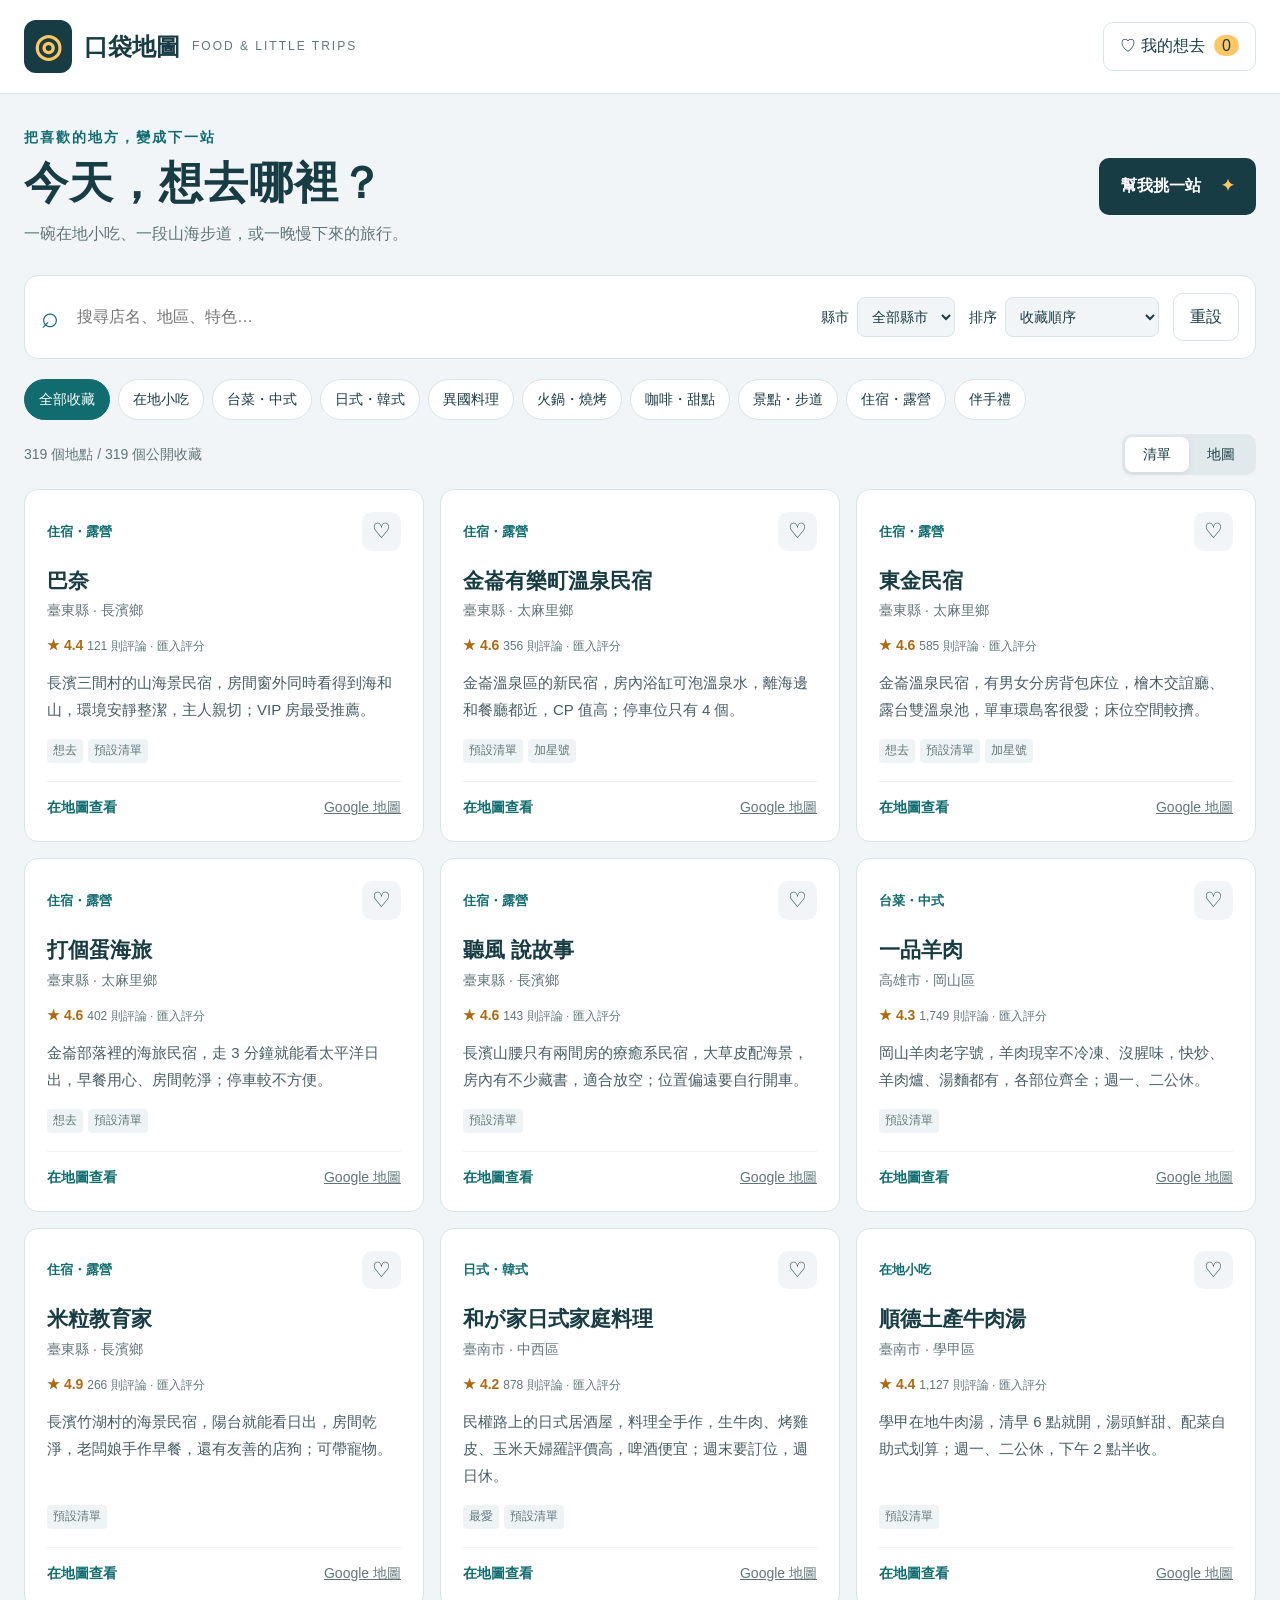
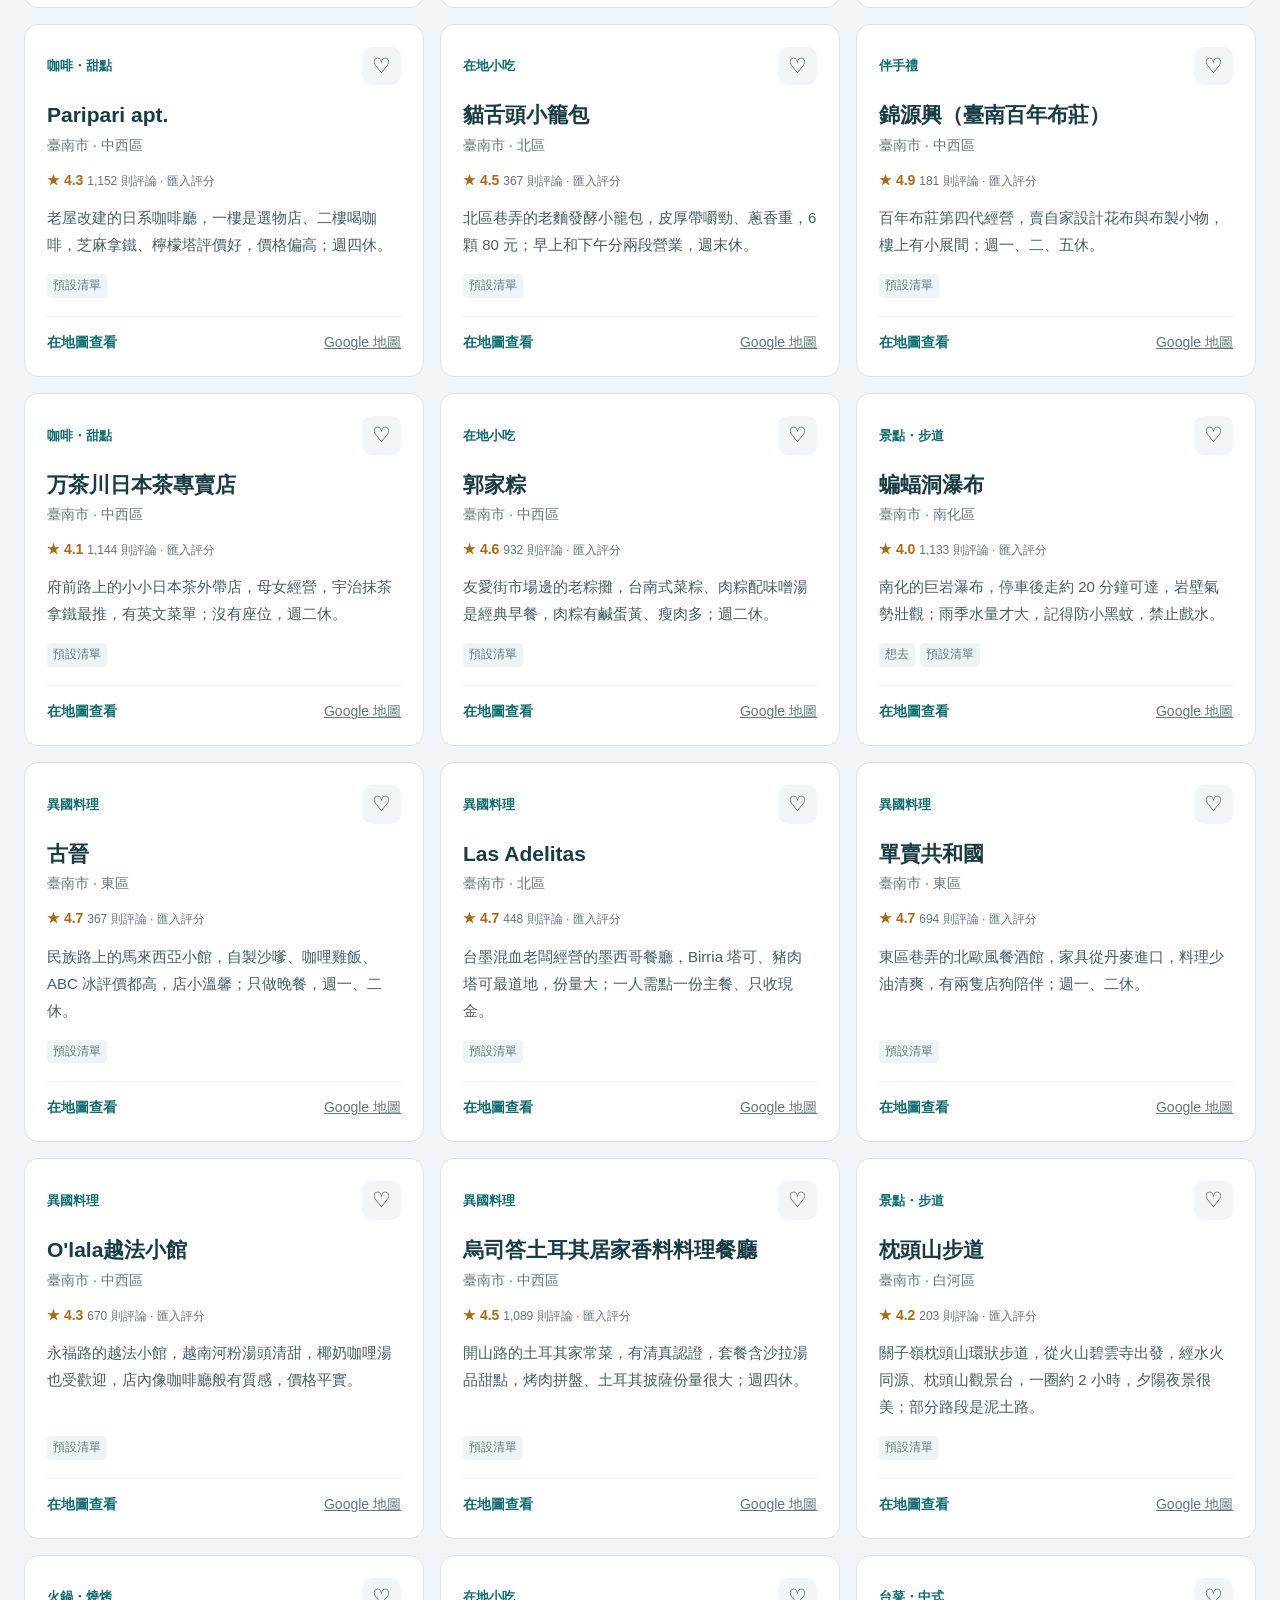
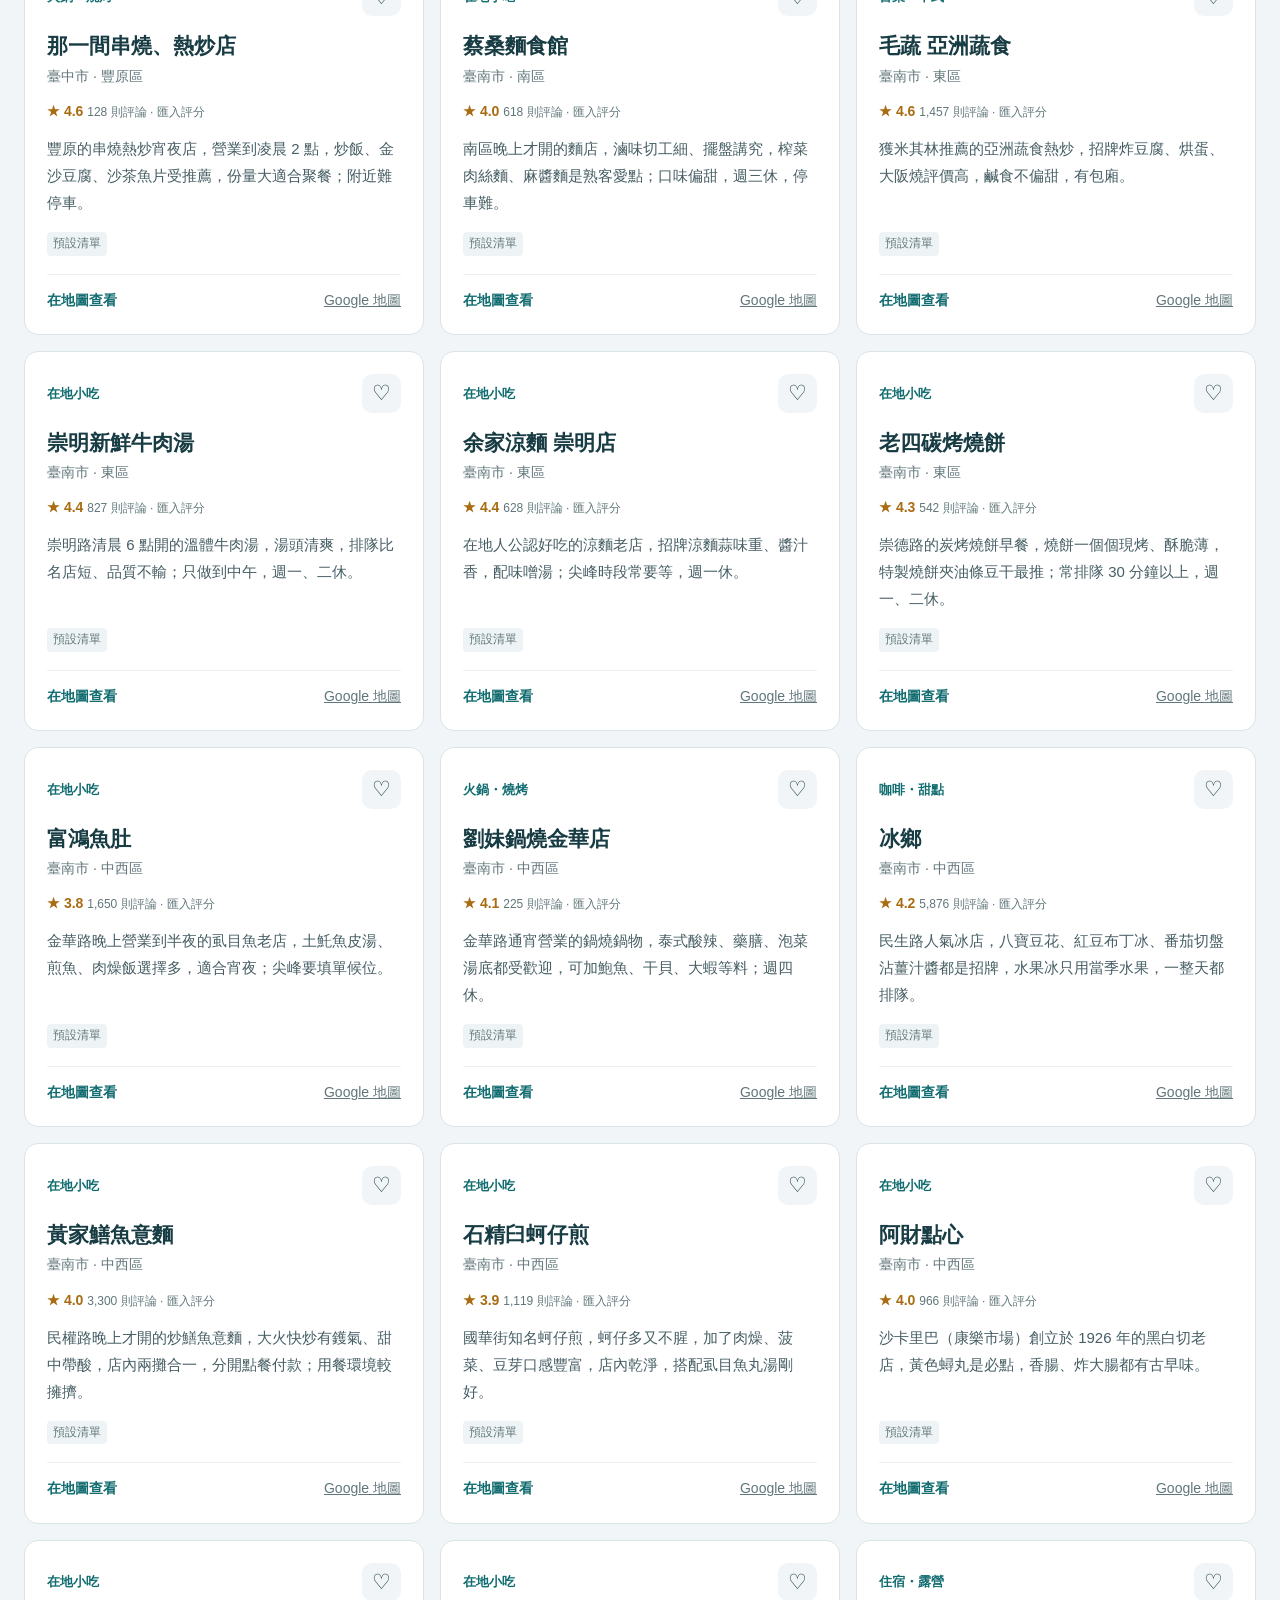
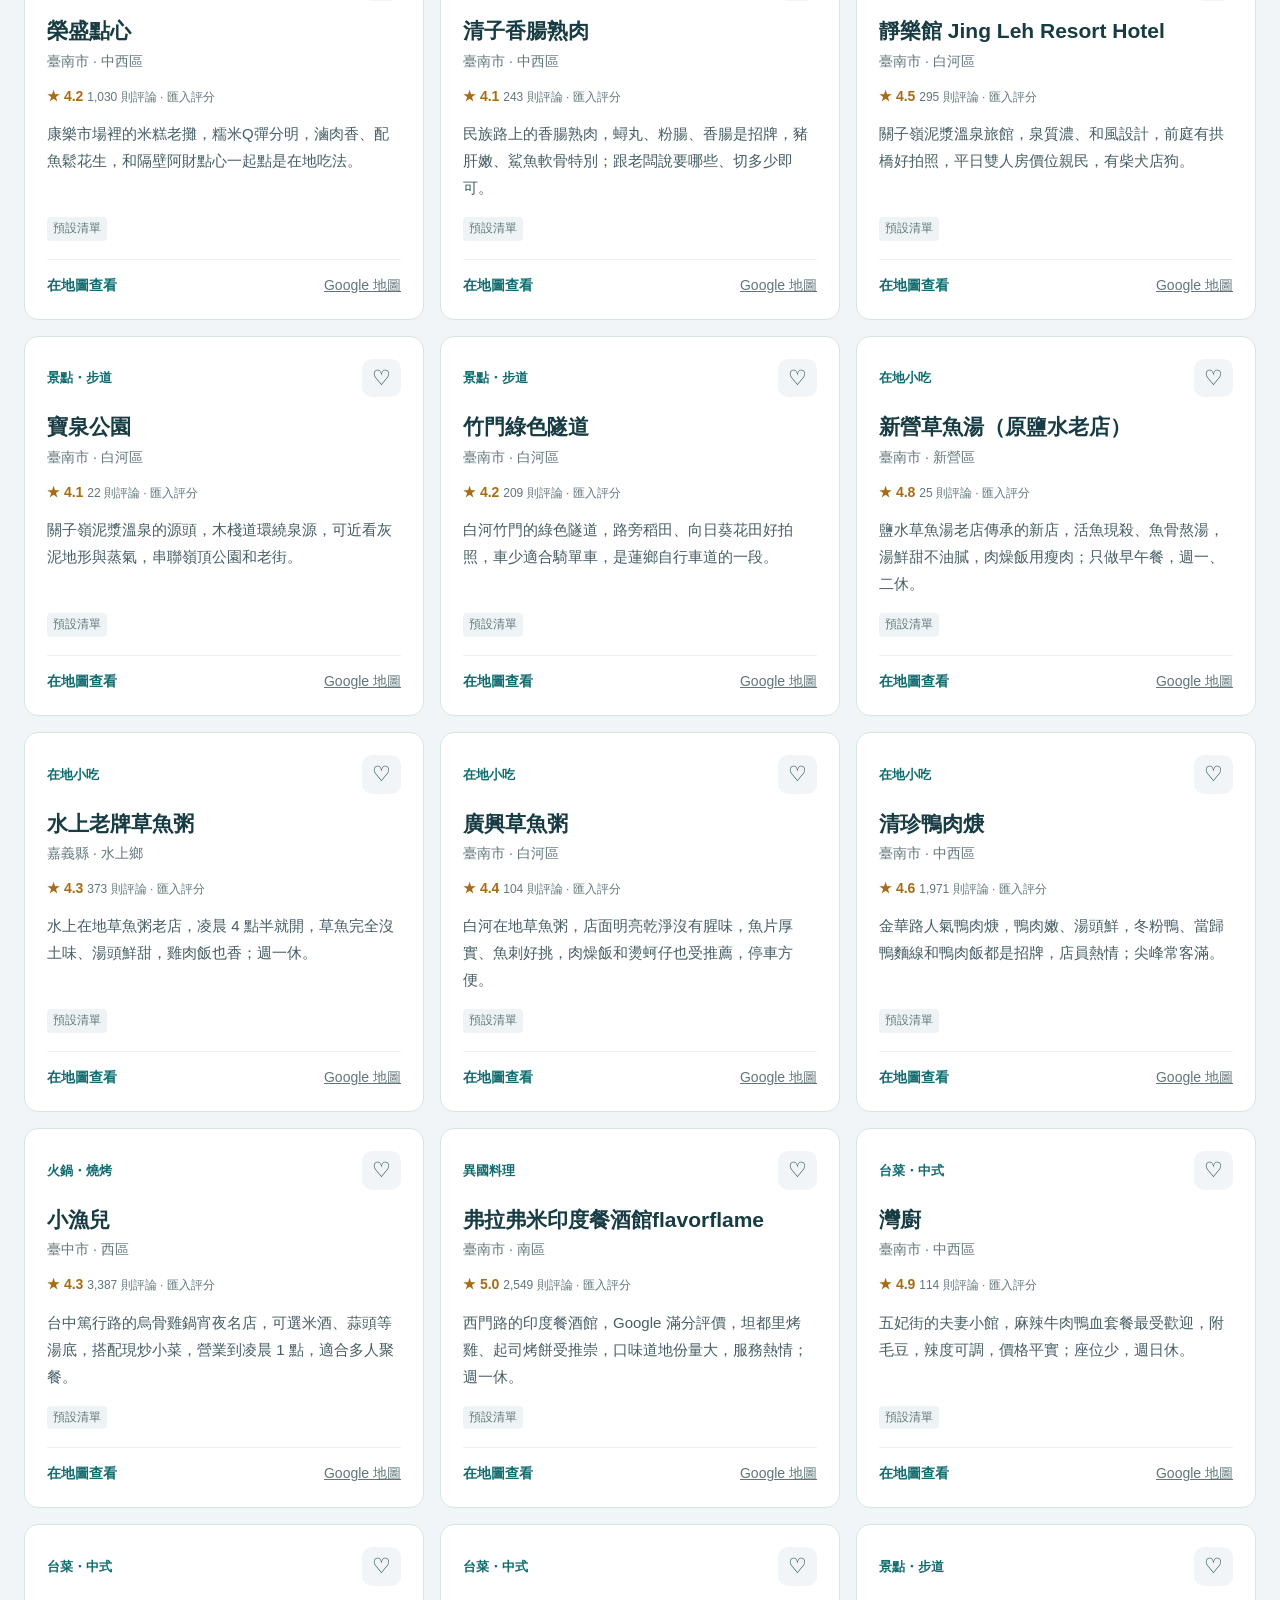
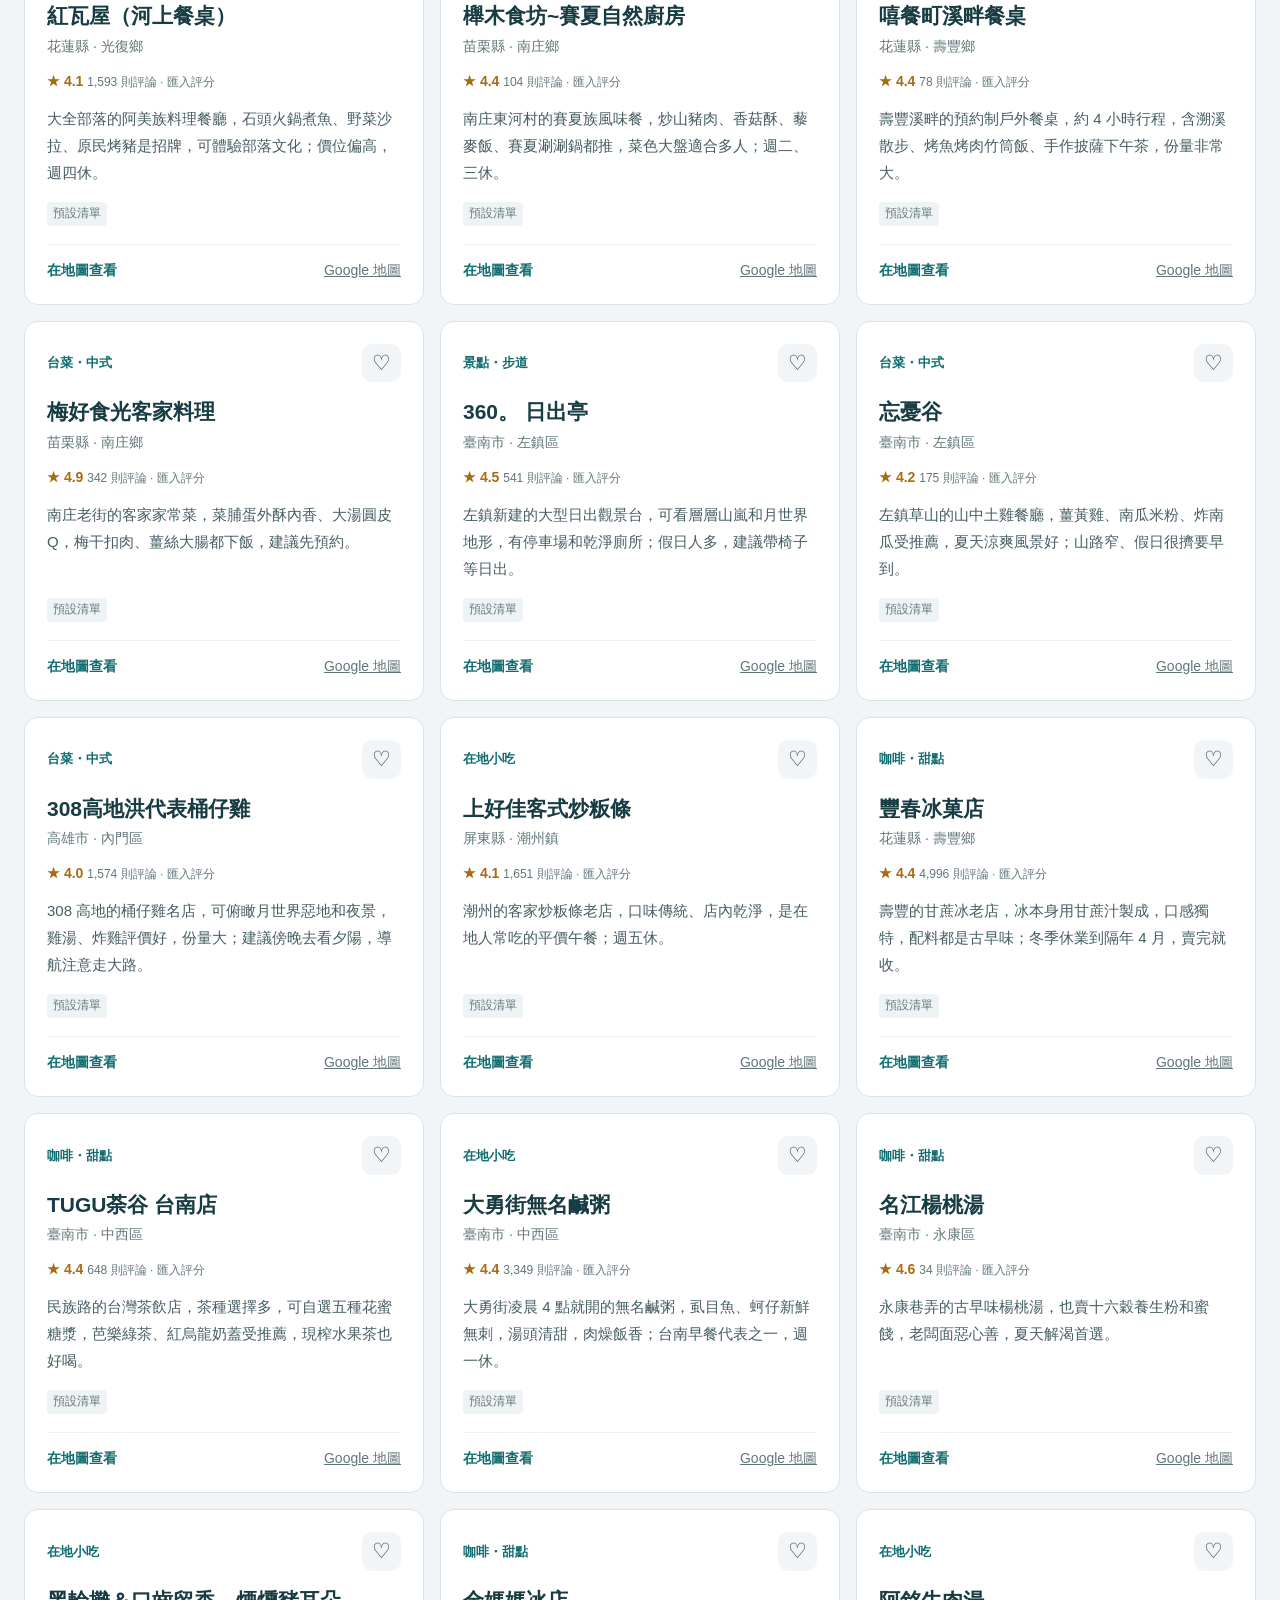
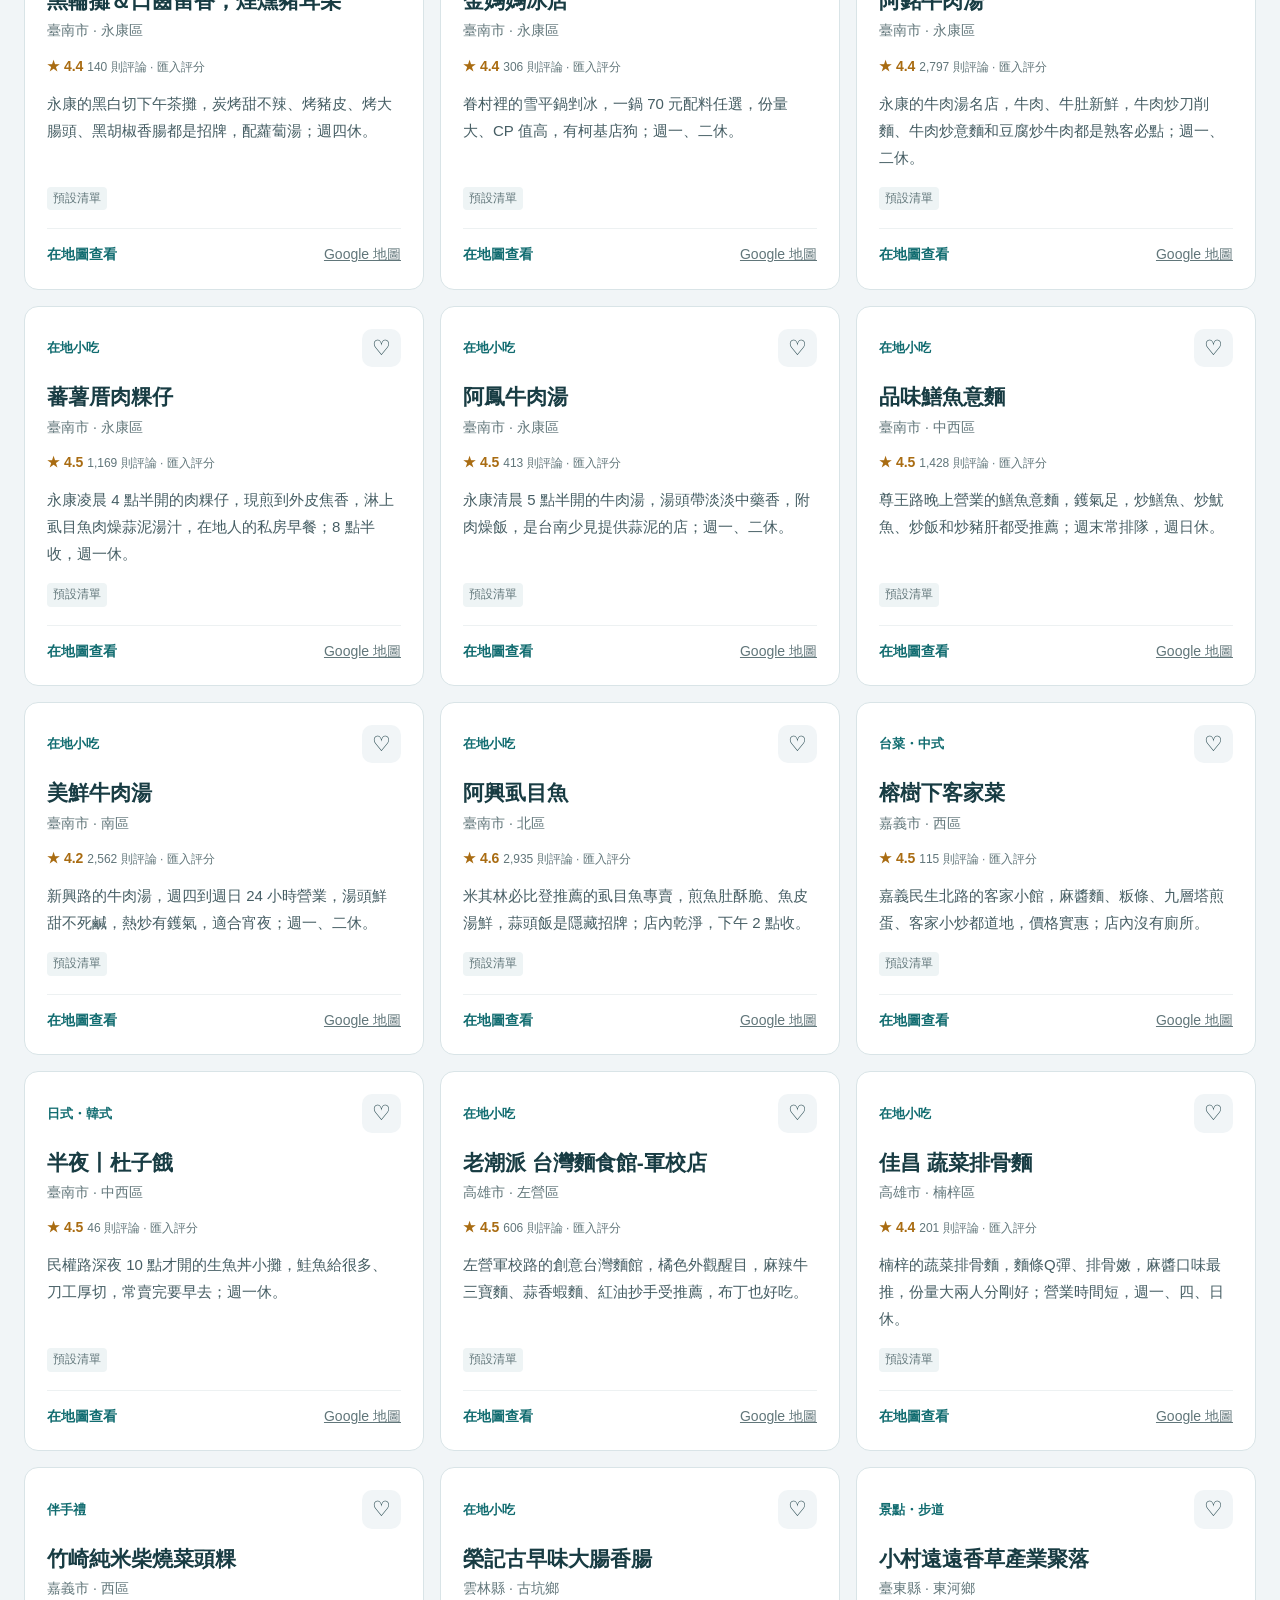
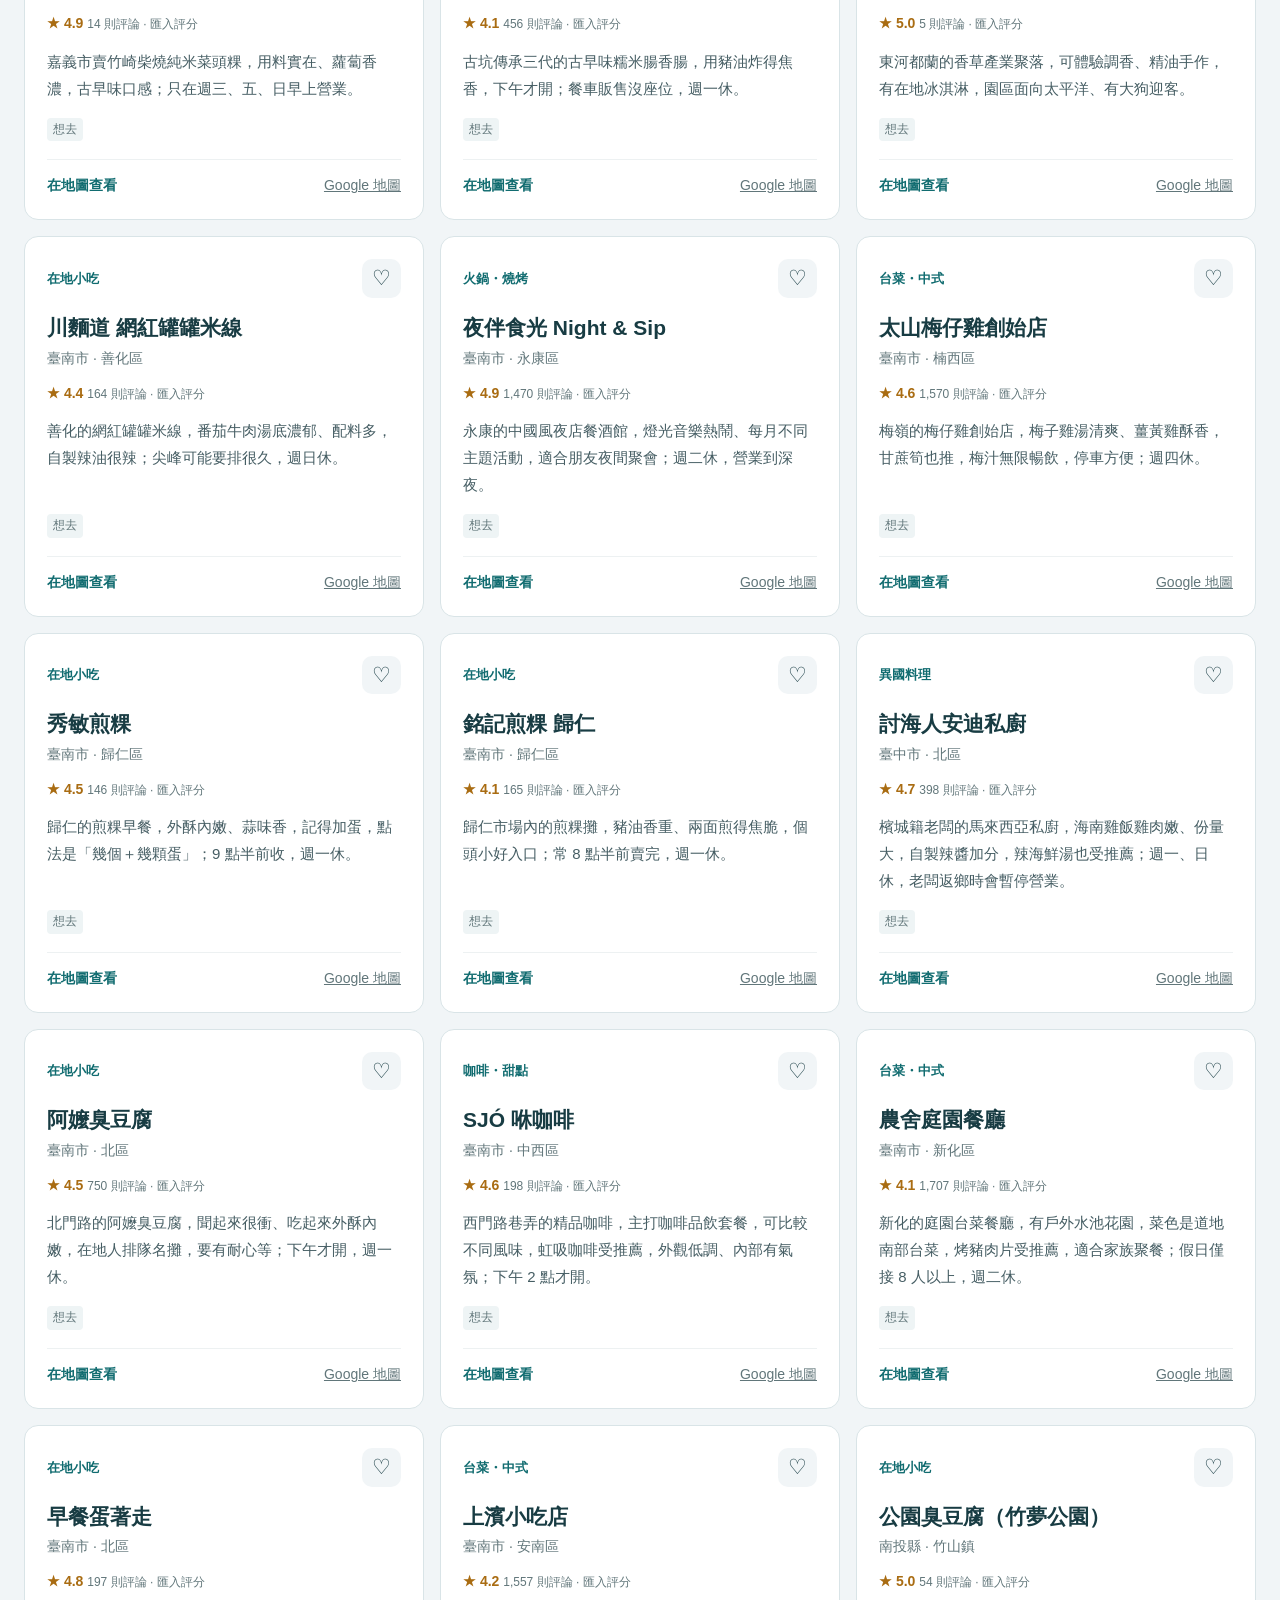
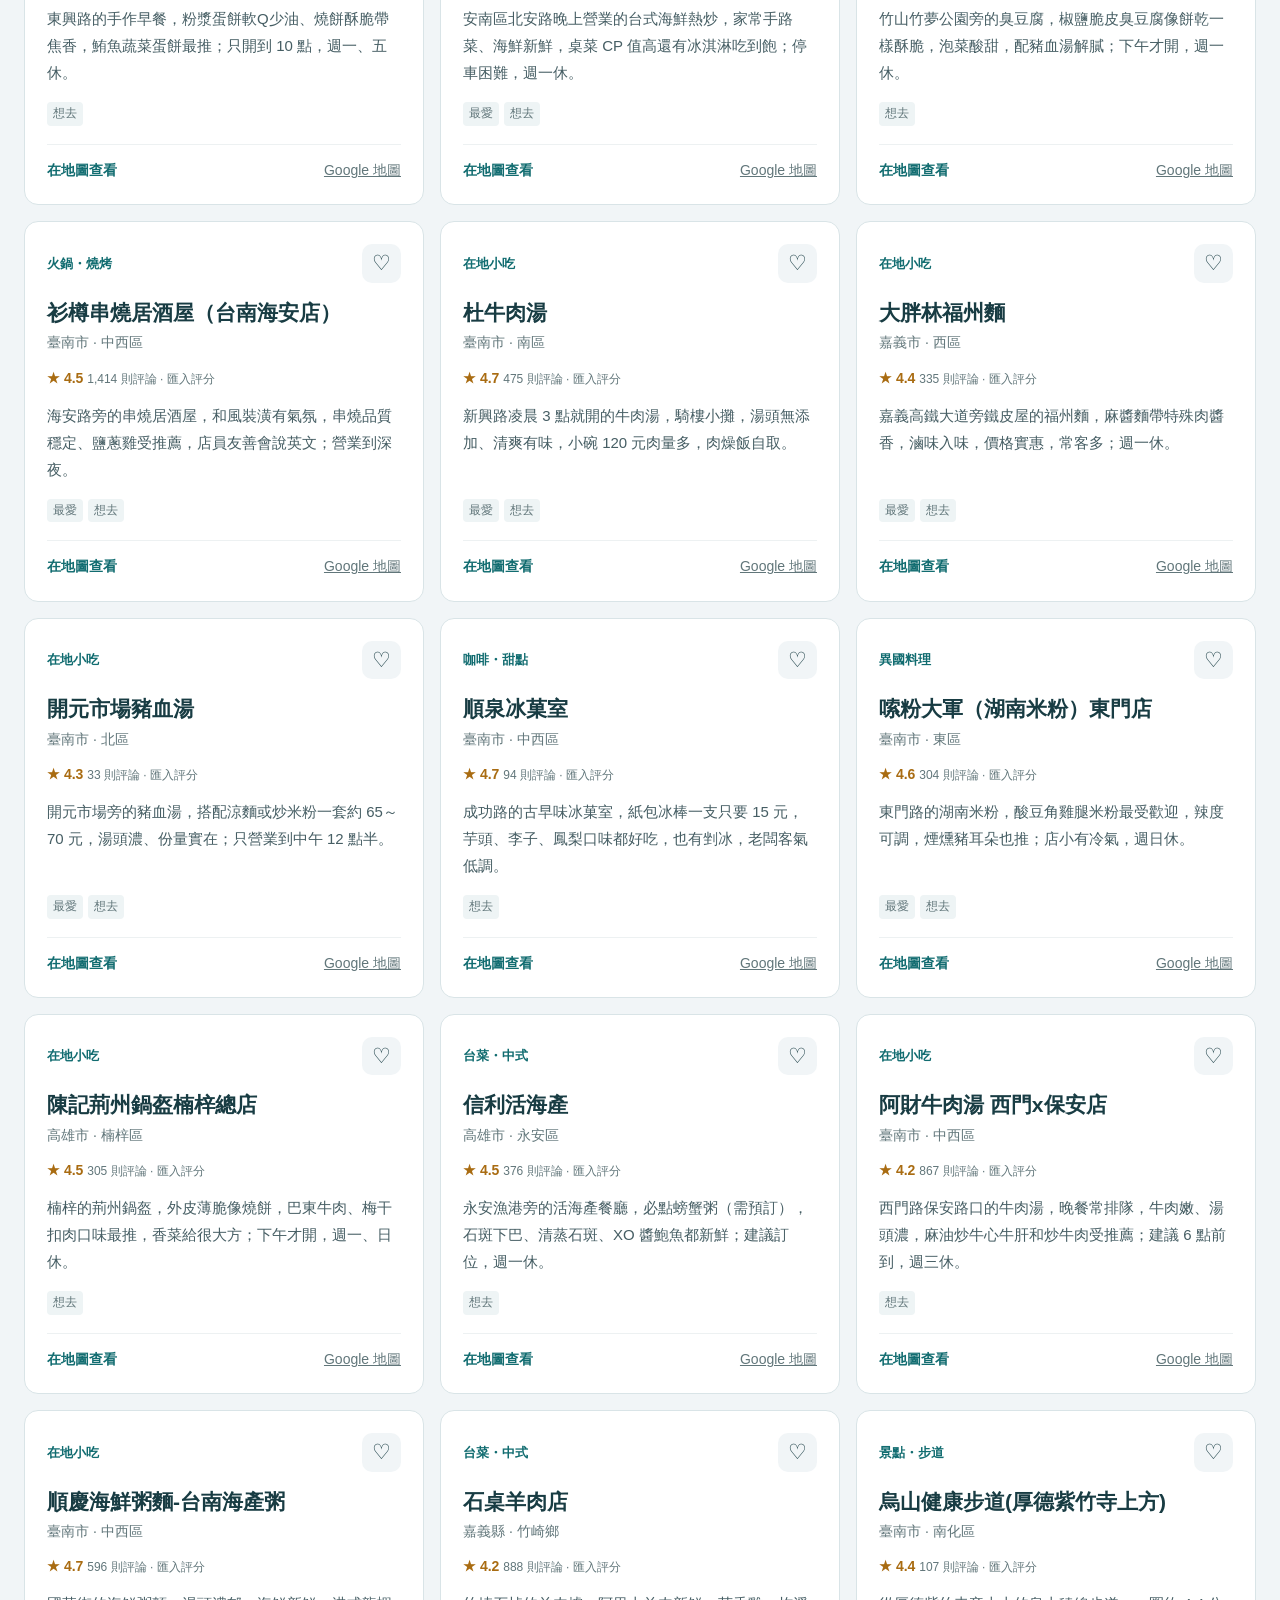
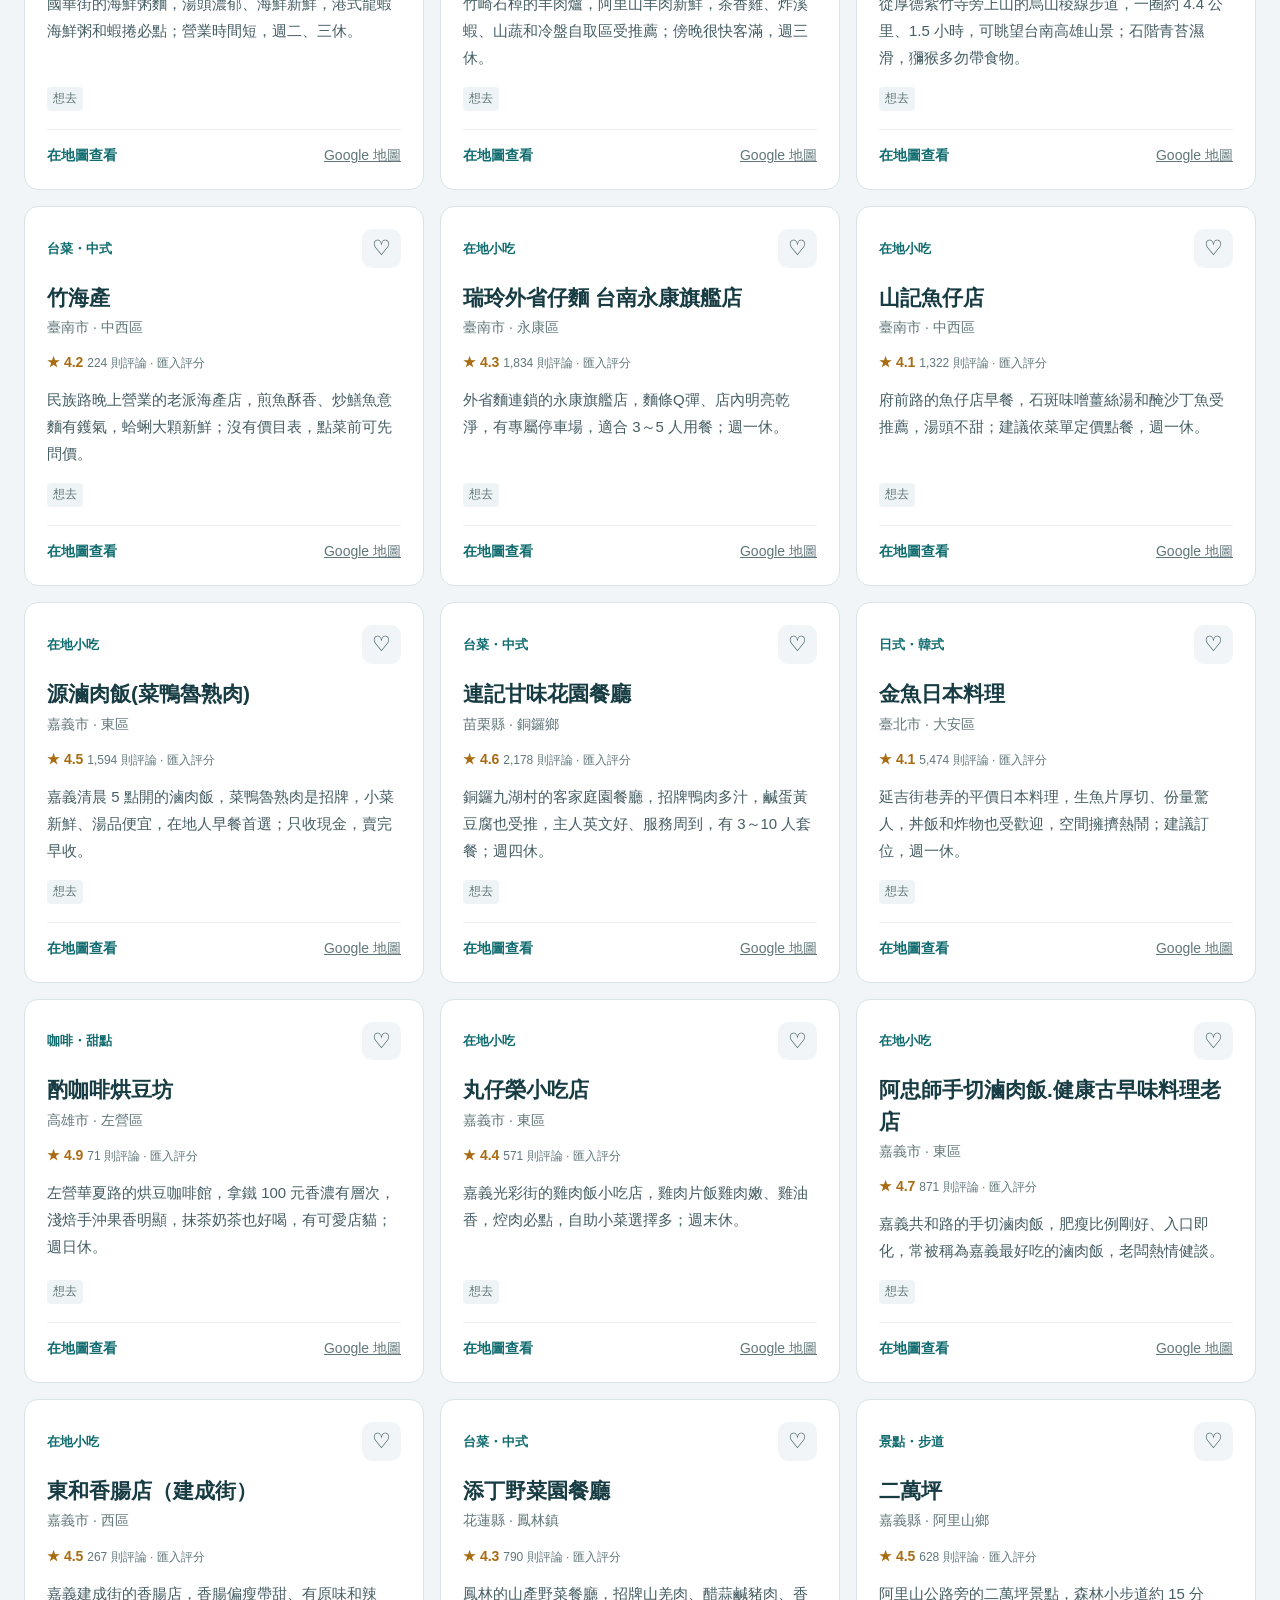
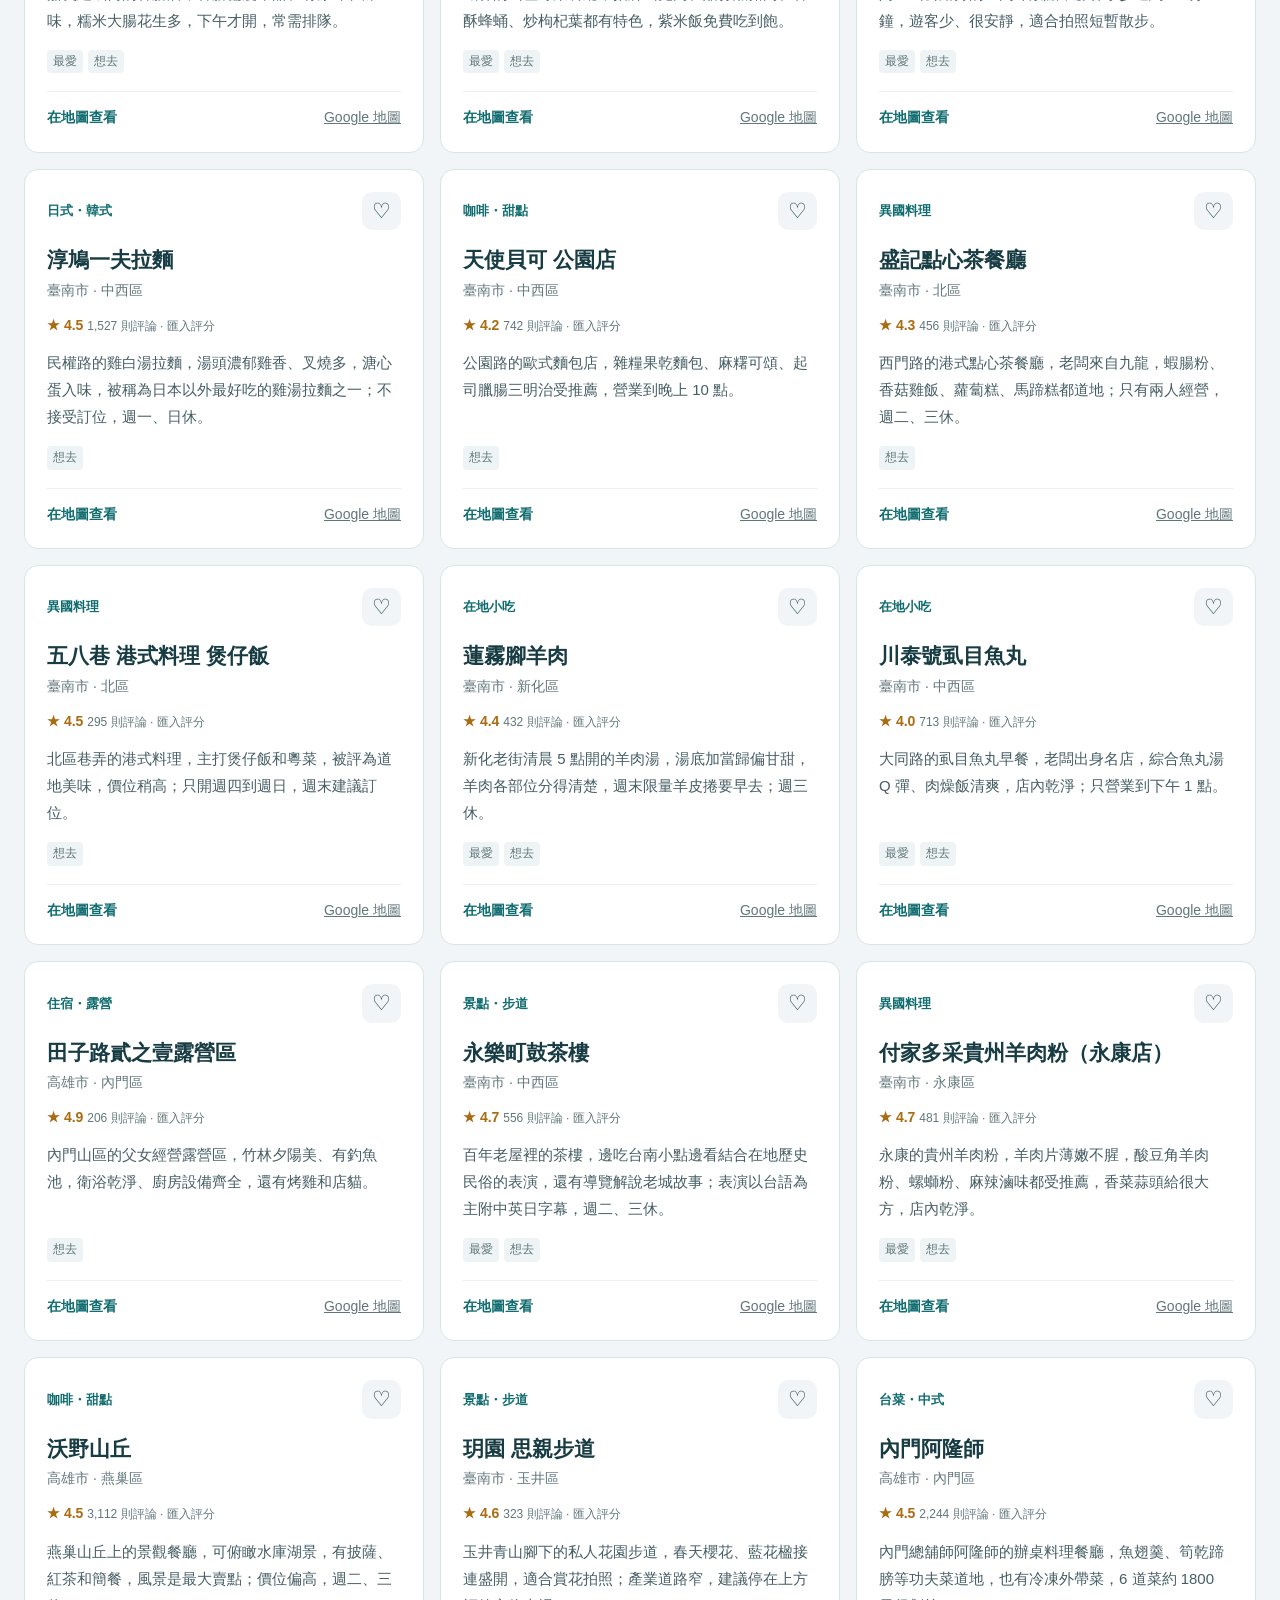
==== index.html @ 6baecf94 "Build interactive Taiwan food and travel pocket map" ====
<!doctype html>
<html lang="zh-Hant"><head><meta charset="utf-8"><meta name="viewport" content="width=device-width,initial-scale=1"><meta name="description" content="探索收藏的台灣美食、景點與住宿，搜尋地點、查看地圖，挑選下一站。"><title>口袋地圖｜美食與小旅行</title><link rel="icon" href="data:image/svg+xml,%3Csvg xmlns='http://www.w3.org/2000/svg' viewBox='0 0 32 32'%3E%3Crect width='32' height='32' rx='8' fill='%23163c44'/%3E%3Cpath d='M16 5a8 8 0 0 0-8 8c0 6 8 14 8 14s8-8 8-14a8 8 0 0 0-8-8' fill='%23f9bf57'/%3E%3Ccircle cx='16' cy='13' r='3' fill='%23163c44'/%3E%3C/svg%3E"><link rel="stylesheet" href="style.css"></head>
<body><header><a class="brand" href="./"><span class="brand-icon">◎</span>口袋地圖 <small>FOOD & LITTLE TRIPS</small></a><button id="saved" aria-pressed="false">♡ 我的想去 <span id="savedCount">0</span></button></header>
<main><section class="intro"><div><p class="eyebrow">把喜歡的地方，變成下一站</p><h1>今天，想去哪裡？</h1><p>一碗在地小吃、一段山海步道，或一晚慢下來的旅行。</p></div><button class="primary" id="random">幫我挑一站 <span>✦</span></button></section>
<section class="controls" aria-label="搜尋與篩選"><label class="search"><span>⌕</span><input id="q" type="search" placeholder="搜尋店名、地區、特色…" aria-label="搜尋店名、地區或特色"></label><label>縣市<select id="region"><option value="">全部縣市</option></select></label><label>排序<select id="sort"><option value="original">收藏順序</option><option value="rating">來源評分高到低</option><option value="reviews">來源評論數多到少</option></select></label><button id="reset">重設</button></section>
<nav id="categories" aria-label="地點類型"></nav>
<div class="resultbar"><p id="count" role="status">正在載入收藏…</p><div class="view-switch" aria-label="顯示方式"><button id="listView" aria-pressed="true">清單</button><button id="mapView" aria-pressed="false">地圖</button></div></div>
<section class="workspace" id="workspace"><div id="results" class="results"></div><aside id="mapPanel" hidden><div class="map-heading"><div><p class="eyebrow">探索下一站</p><h2 id="mapTitle">選一個地點</h2></div></div><iframe id="map" title="所選地點 Google 地圖" loading="lazy" referrerpolicy="no-referrer-when-downgrade" allowfullscreen></iframe><p class="map-note">地圖依名稱與區域搜尋，請以地點原始 Google 地圖連結確認位置。</p><a id="mapLink" class="map-link" target="_blank" rel="noopener noreferrer">開啟原始 Google 地圖</a></aside></section>
<footer><strong>關於這份口袋收藏</strong><p>資料來自使用者提供的「地圖收藏清冊」。原檔標示評分與評論數查詢日為 2026/10/01；本站未逐筆重新查核。特色、價格及營業資訊為匯入內容，出發前請查看店家最新公告。推薦為依目前篩選條件隨機挑選。</p><p>「我的想去」只儲存在此瀏覽器，不會同步到其他裝置。公開清冊已排除生活服務與僅存地址的項目。</p><a href="https://github.com/wonchenchang-AIhub/pocket-map" target="_blank" rel="noopener noreferrer">GitHub 原始碼</a></footer></main>
<dialog id="detail"><button class="close" id="closeDetail" aria-label="關閉詳情">×</button><div id="detailBody"></div></dialog><script src="app.js" defer></script></body></html>
---- style.css ----
:root{--ink:#183c43;--muted:#61767a;--paper:#fff;--bg:#f1f5f7;--line:#d9e4e7;--yellow:#ffc666;--accent:#116c70}*{box-sizing:border-box}body{margin:0;background:var(--bg);color:var(--ink);font-family:"Microsoft JhengHei","PingFang TC",sans-serif;font-size:16px;line-height:1.65}button,input,select{font:inherit}button,a,input,select{-webkit-tap-highlight-color:transparent}button{cursor:pointer}button:focus-visible,a:focus-visible,input:focus-visible,select:focus-visible{outline:3px solid #dc8e20;outline-offset:3px}header{padding:20px max(24px,calc((100vw - 1320px)/2));display:flex;justify-content:space-between;align-items:center;background:var(--paper);border-bottom:1px solid var(--line);gap:12px}.brand{color:var(--ink);text-decoration:none;font-size:24px;font-weight:800;display:flex;align-items:center;gap:12px}.brand small{font-size:12px;letter-spacing:2px;font-weight:500;color:var(--muted)}.brand-icon{background:var(--ink);color:var(--yellow);border-radius:12px;padding:0 10px;font-size:32px}button{border:1px solid var(--line);border-radius:10px;padding:10px 16px;background:white;color:var(--ink)}#saved[aria-pressed=true]{background:var(--ink);color:white}#savedCount{background:var(--yellow);color:var(--ink);border-radius:20px;padding:2px 8px;margin-left:5px}main{max-width:1320px;margin:auto;padding:32px 24px}.intro{display:flex;justify-content:space-between;align-items:center;gap:20px;margin-bottom:28px}.eyebrow{font-size:14px;font-weight:700;letter-spacing:2px;color:var(--accent);margin:0 0 5px}h1{font-size:clamp(30px,4vw,44px);line-height:1.3;margin:0 0 10px;letter-spacing:1px}.intro p:last-child{color:var(--muted);margin:0}.primary{background:var(--ink);color:white;border:0;padding:15px 22px;white-space:nowrap;font-weight:700}.primary span{color:var(--yellow);margin-left:16px}.controls{display:flex;align-items:center;gap:14px;background:white;border:1px solid var(--line);padding:16px;border-radius:14px}.controls label{display:flex;align-items:center;gap:8px;font-size:14px;white-space:nowrap}.search{flex:1}.search span{font-size:30px;color:var(--accent)}input,select{background:var(--bg);border:1px solid var(--line);border-radius:8px;padding:10px;color:var(--ink);min-width:0}.search input{width:100%;border:0;background:white;font-size:16px}nav{display:flex;gap:8px;flex-wrap:wrap;margin:20px 0 8px}nav button{border-radius:30px;font-size:14px;padding:8px 14px}nav button[aria-pressed=true]{background:var(--accent);color:white;border-color:var(--accent)}.resultbar{display:flex;justify-content:space-between;align-items:center;margin:14px 0}.resultbar p{margin:0;color:var(--muted);font-size:14px}.view-switch{display:flex;background:#e1e9ec;border-radius:10px;padding:3px}.view-switch button{border:0;background:transparent;padding:6px 18px;border-radius:8px;font-size:14px}.view-switch button[aria-pressed=true]{background:white;box-shadow:0 2px 6px #183c4315}.results{display:grid;grid-template-columns:repeat(3,minmax(0,1fr));gap:16px;align-content:start}.card{background:white;border:1px solid var(--line);border-radius:14px;padding:22px;display:flex;flex-direction:column;position:relative;transition:transform .15s,border-color .15s}.card:hover{transform:translateY(-3px);border-color:#8cb5ba}.card.selected{border:2px solid var(--accent);padding:21px}.card-top{display:flex;justify-content:space-between;align-items:center;gap:8px}.type{font-size:13px;color:var(--accent);font-weight:700}.save{border:0;background:var(--bg);font-size:21px;padding:2px 10px}.save[aria-pressed=true]{background:#fff0d5;color:#986000}.card h2{font-size:21px;line-height:1.5;margin:14px 0 3px}.title-button{text-align:left;padding:0;border:0;border-radius:0;background:transparent;font:inherit;font-weight:700}.location{font-size:14px;color:var(--muted);margin:0}.rating{margin:12px 0 0;font-size:14px}.star{color:#a96c12;font-weight:700}.rating small{color:var(--muted);font-size:12px}.description{color:#465e64;font-size:15px;line-height:1.8;flex:1;margin:12px 0 16px}.tags{display:flex;gap:5px;flex-wrap:wrap}.tags span{font-size:12px;background:#eef4f5;color:var(--muted);border-radius:4px;padding:2px 6px}.card-actions{display:flex;align-items:center;justify-content:space-between;margin-top:18px;padding-top:14px;border-top:1px solid #edf1f2;gap:10px}.card-actions button{border:0;color:var(--accent);padding:0;font-size:14px;background:transparent;font-weight:700}.card-actions a{font-size:14px;color:var(--muted)}.workspace.map-mode{display:grid;grid-template-columns:minmax(300px,1fr) minmax(0,1.2fr);gap:20px}.map-mode .results{grid-template-columns:1fr;max-height:780px;overflow:auto;padding-right:5px}.map-mode .card{padding:18px}#mapPanel{background:white;border:1px solid var(--line);border-radius:14px;overflow:hidden;align-self:start;position:sticky;top:16px}.map-heading{padding:20px}#mapTitle{font-size:22px;margin:0}iframe{width:100%;height:480px;border:0;display:block;background:#e4edef}.map-note{padding:0 20px;color:var(--muted);font-size:14px}.map-link{display:inline-block;margin:0 20px 20px;color:var(--accent)}footer{margin-top:40px;padding-top:24px;border-top:1px solid var(--line);color:var(--muted);font-size:14px}footer p{max-width:900px}footer a{color:var(--accent)}dialog{border:0;border-radius:18px;max-width:560px;width:calc(100% - 32px);padding:32px;color:var(--ink);box-shadow:0 20px 80px #0004}dialog::backdrop{background:#102d36a6}.close{position:absolute;right:12px;top:10px;border:0;font-size:26px;padding:0 10px}dialog h2{margin:12px 0;font-size:26px}dialog .primary{display:inline-block;text-decoration:none;margin-top:12px}dialog p{line-height:1.8}.empty{grid-column:1/-1;background:white;border:1px dashed var(--line);border-radius:14px;text-align:center;padding:40px 20px;color:var(--muted)}@media(max-width:1000px){.results{grid-template-columns:repeat(2,minmax(0,1fr))}.controls{flex-wrap:wrap}.search{flex-basis:100%}.brand small{display:none}.workspace.map-mode{grid-template-columns:1fr 1fr}}@media(max-width:680px){header{padding:14px 16px}.brand{font-size:21px;gap:8px}.brand-icon{font-size:26px}#saved{font-size:14px;padding:8px 10px}main{padding:24px 16px}.intro{align-items:flex-start;flex-direction:column;margin-bottom:22px}.intro p:last-child{font-size:15px}.primary{padding:12px 18px}.controls{padding:12px;gap:10px}.controls label:not(.search){flex:1;flex-wrap:wrap}.controls select{width:100%}.controls #reset{padding:8px}.results{grid-template-columns:1fr}.workspace.map-mode{display:flex;flex-direction:column}#mapPanel{order:-1;position:static;width:100%}iframe{height:300px}.map-mode .results{max-height:none;width:100%;overflow:visible;padding:0}nav{gap:6px}nav button{padding:7px 11px}.card{padding:20px}}@media(prefers-reduced-motion:reduce){.card{transition:none}.card:hover{transform:none}}
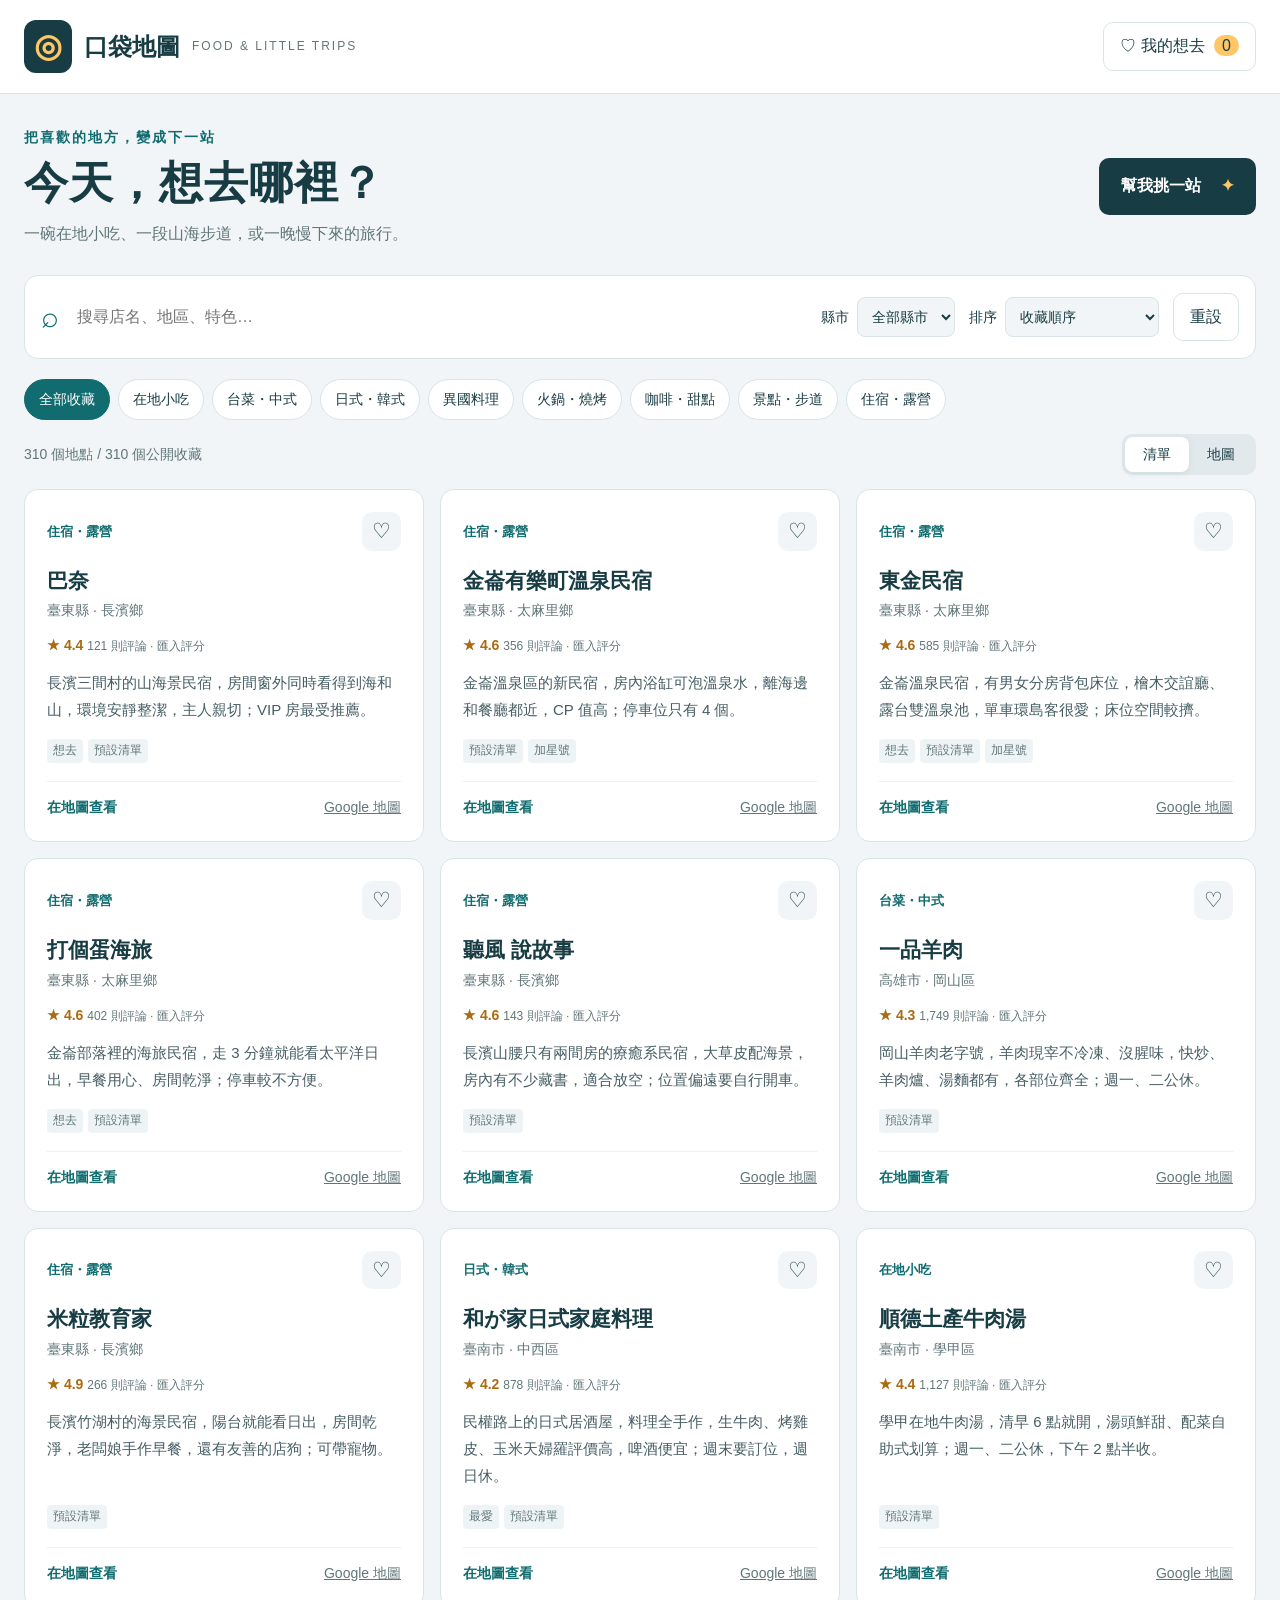
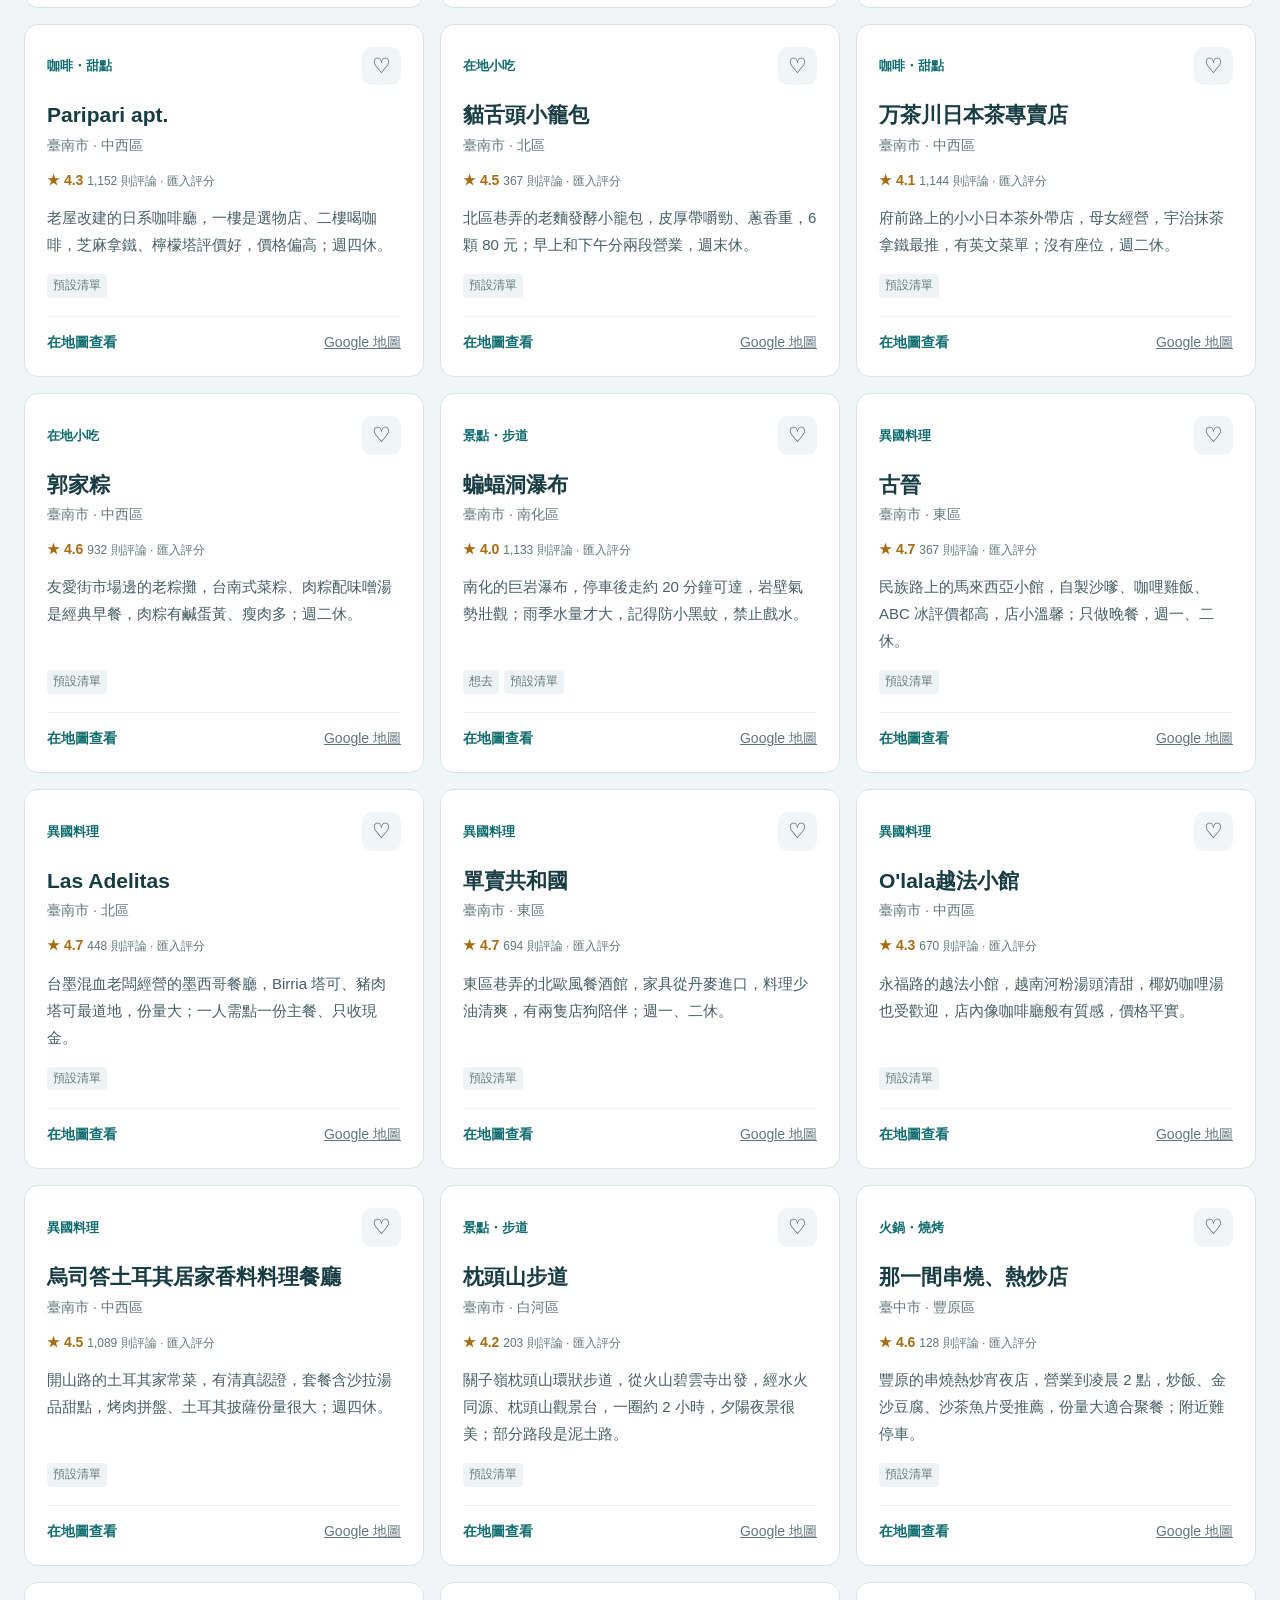
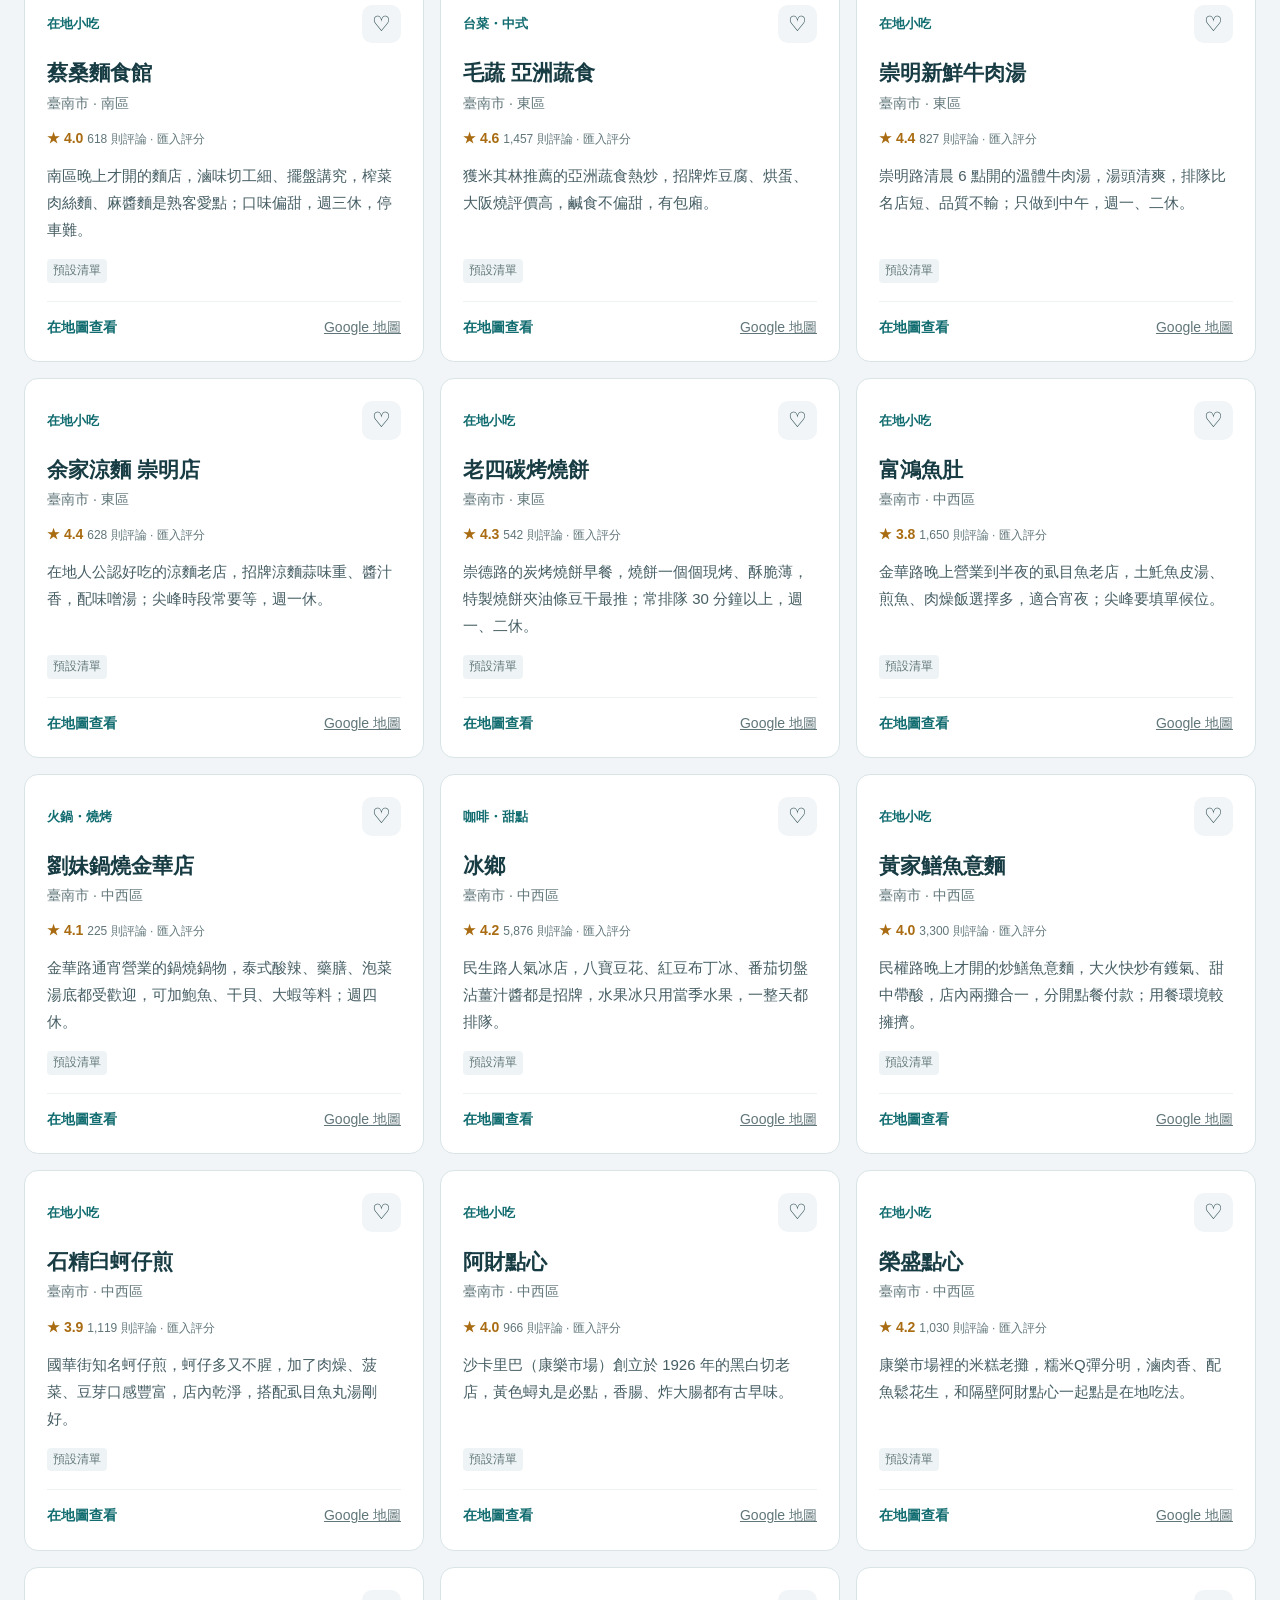
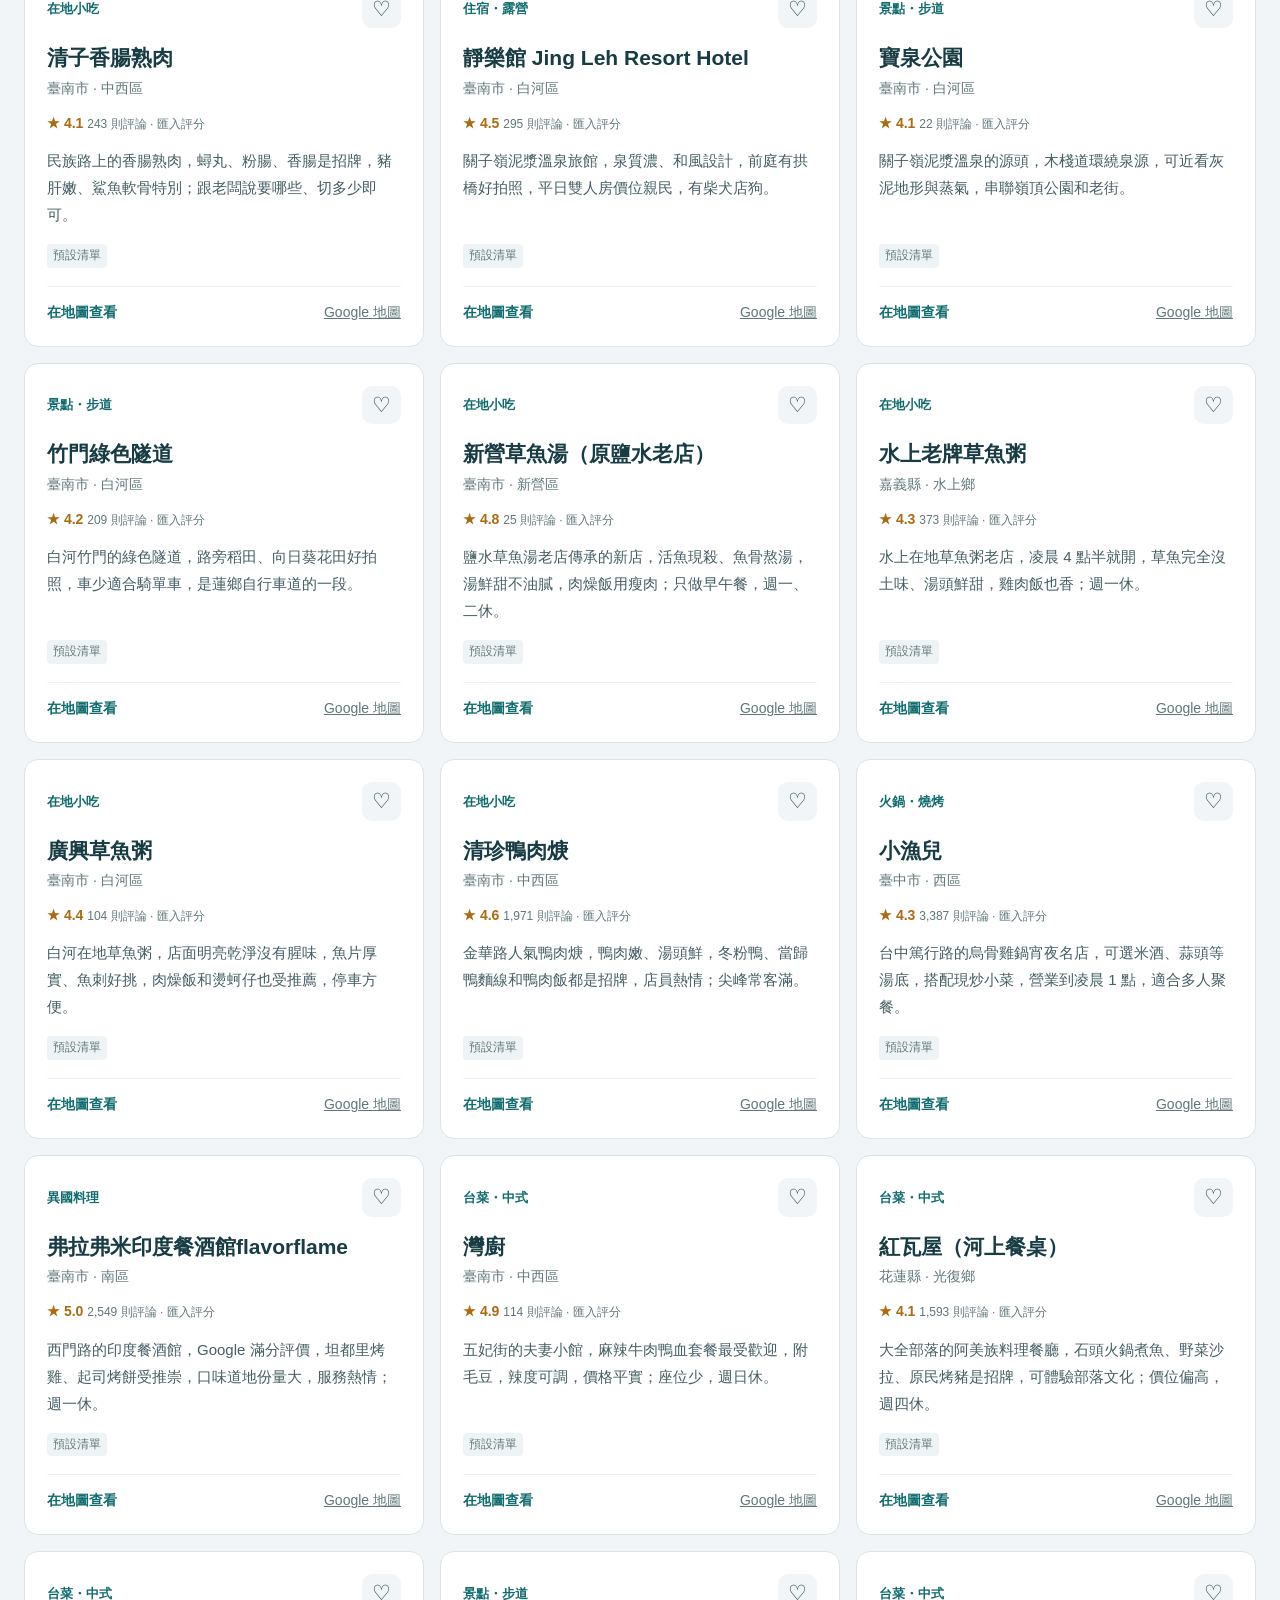
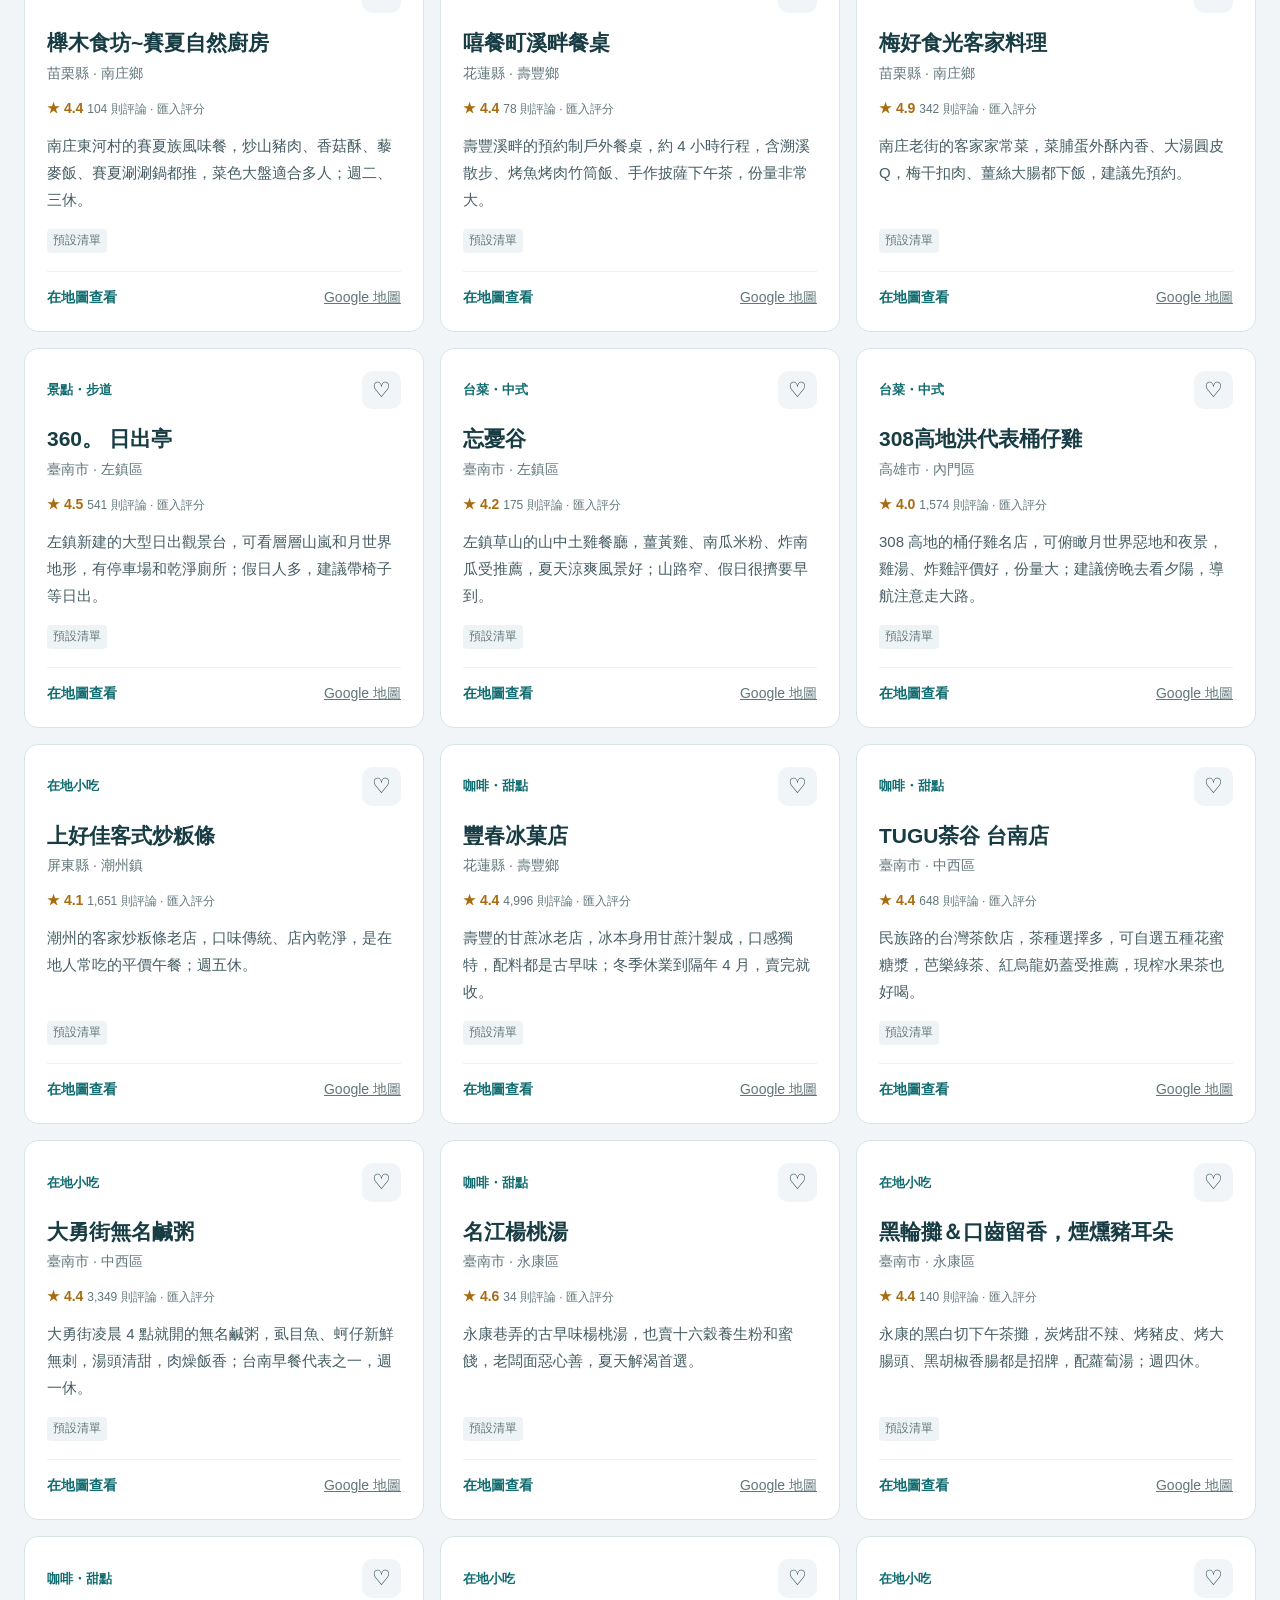
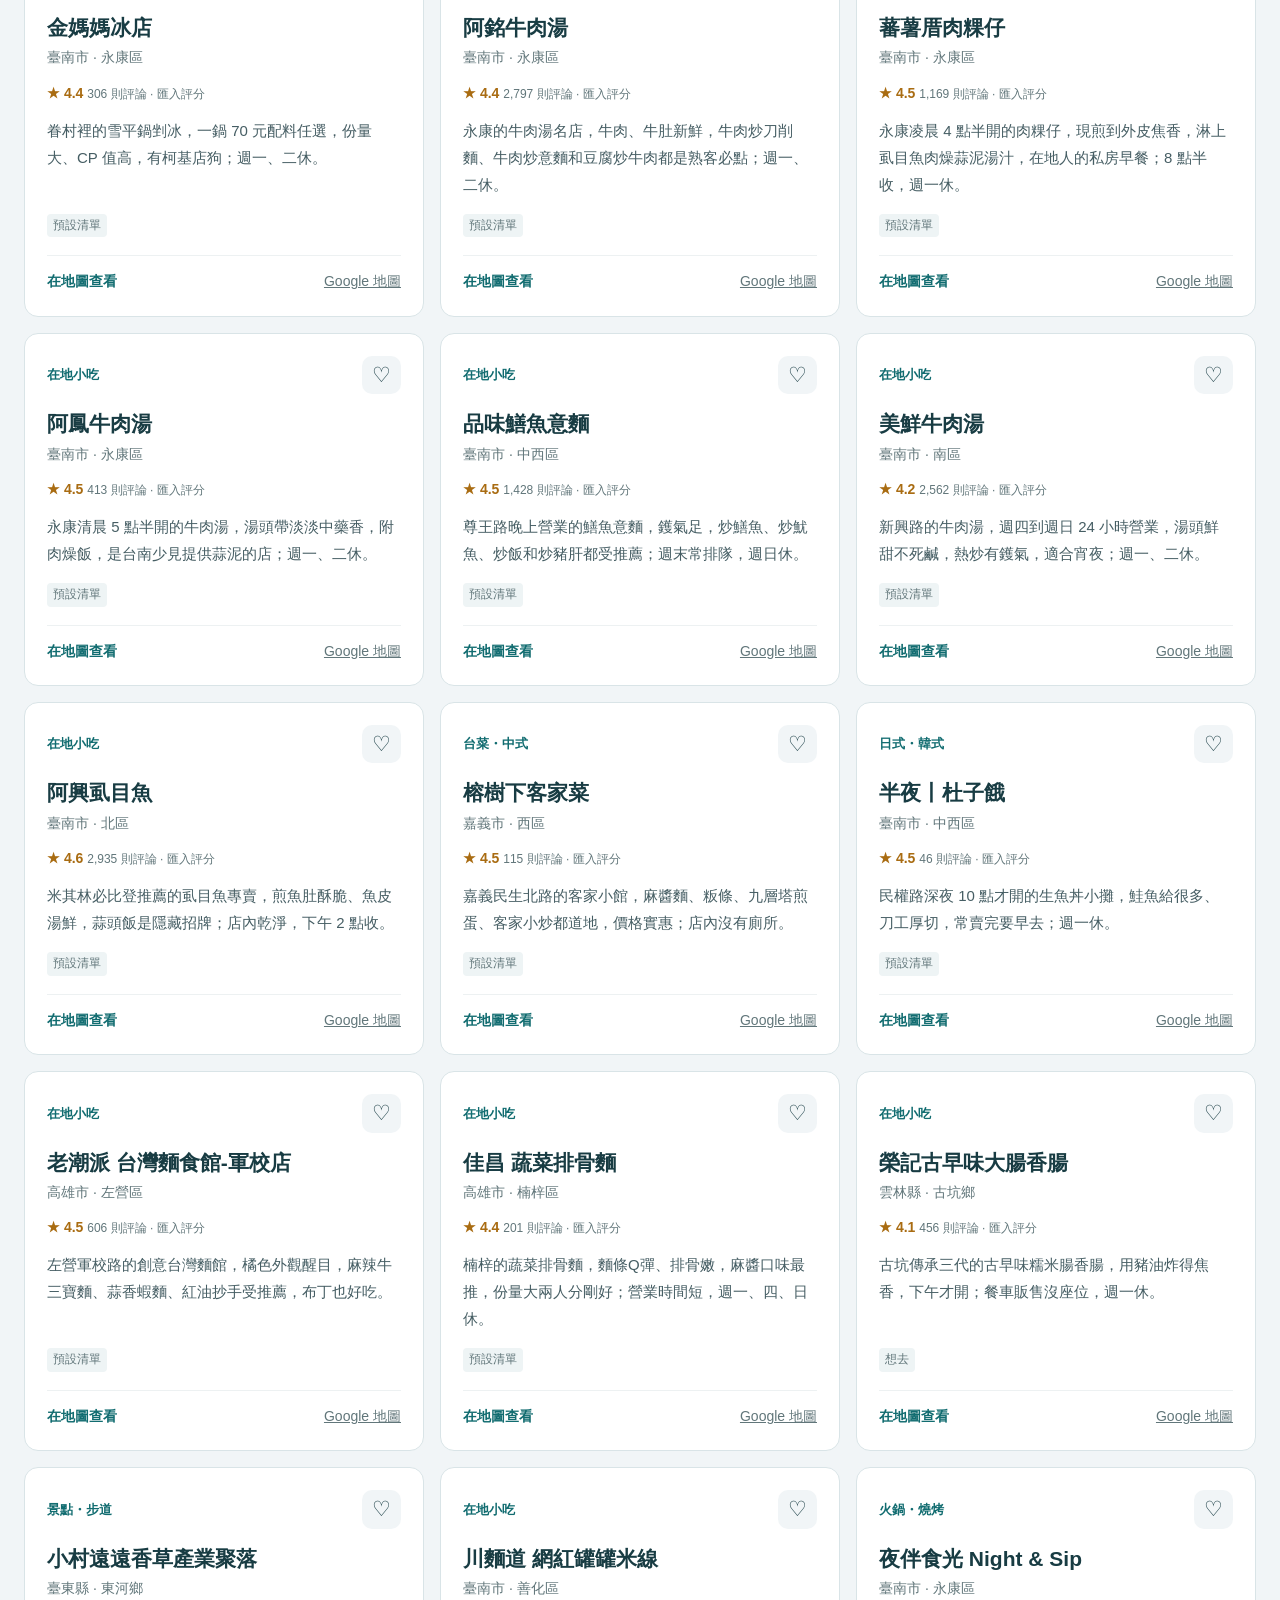
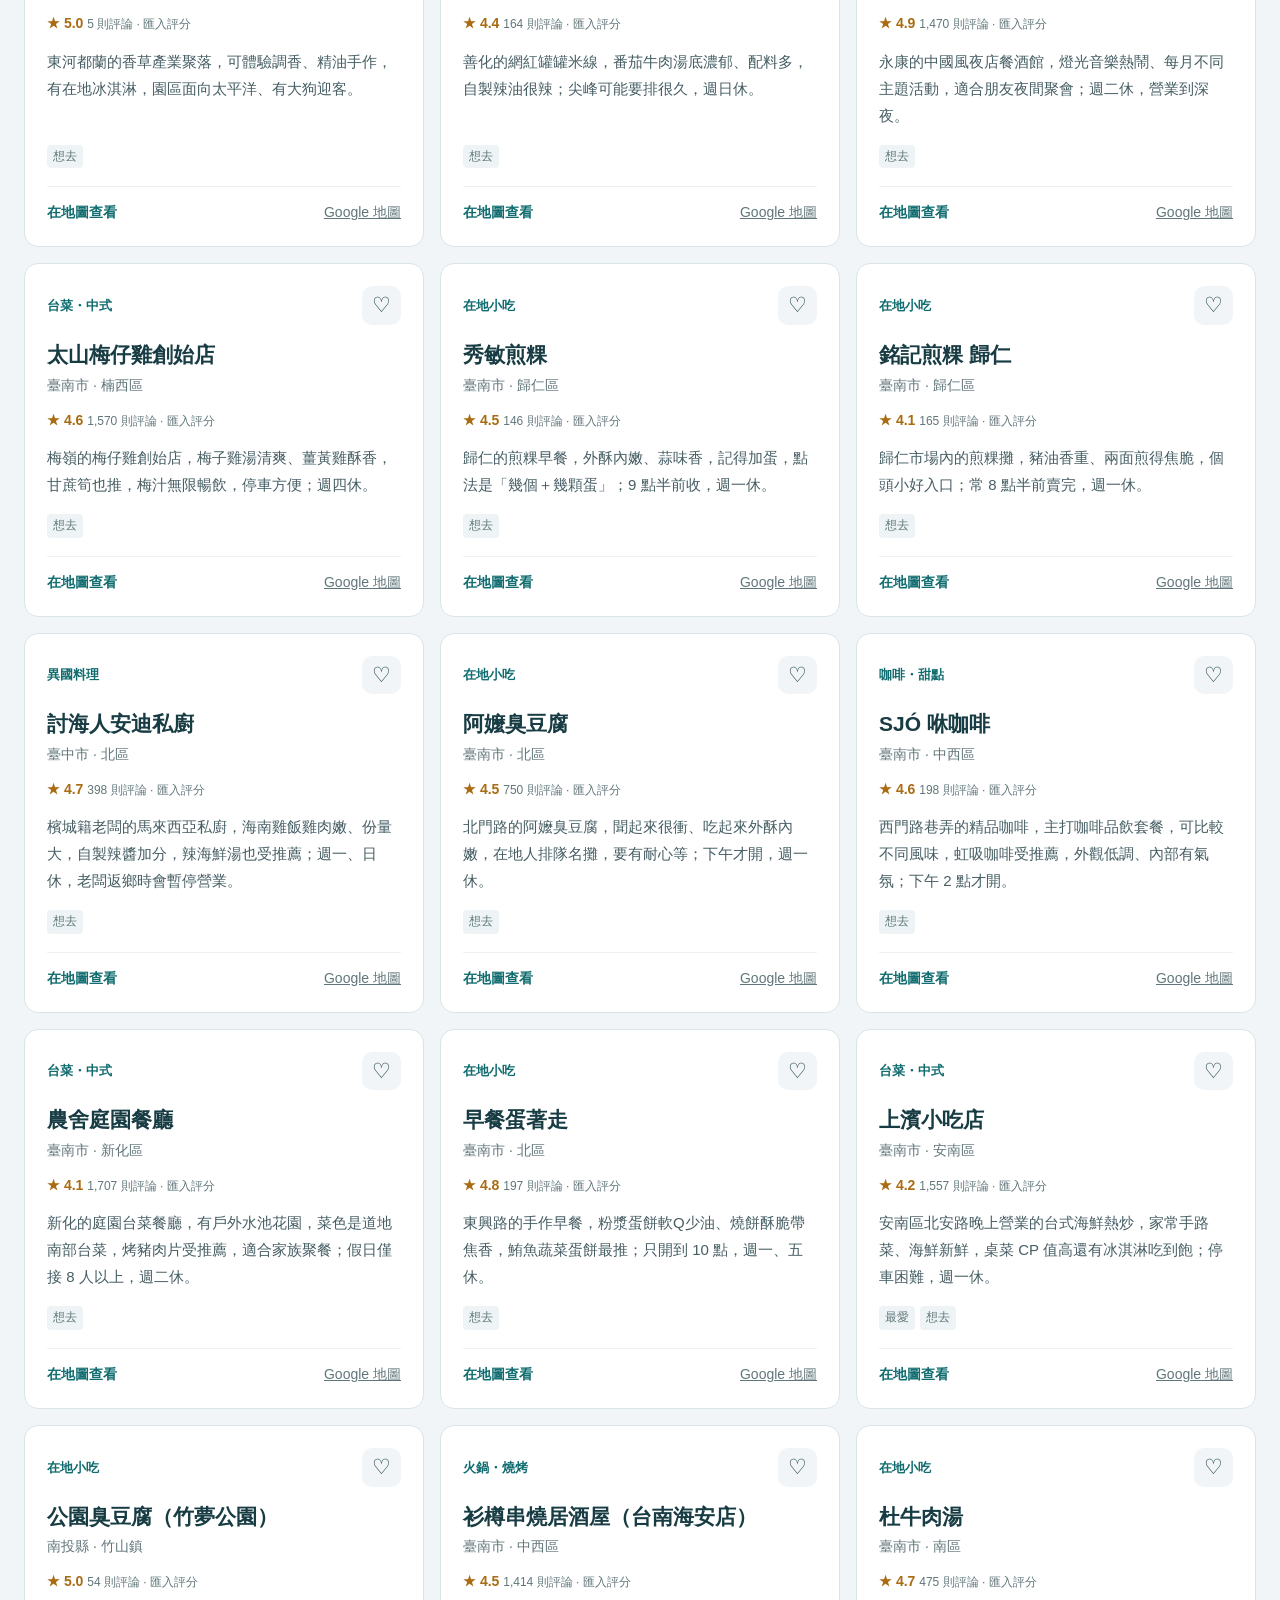
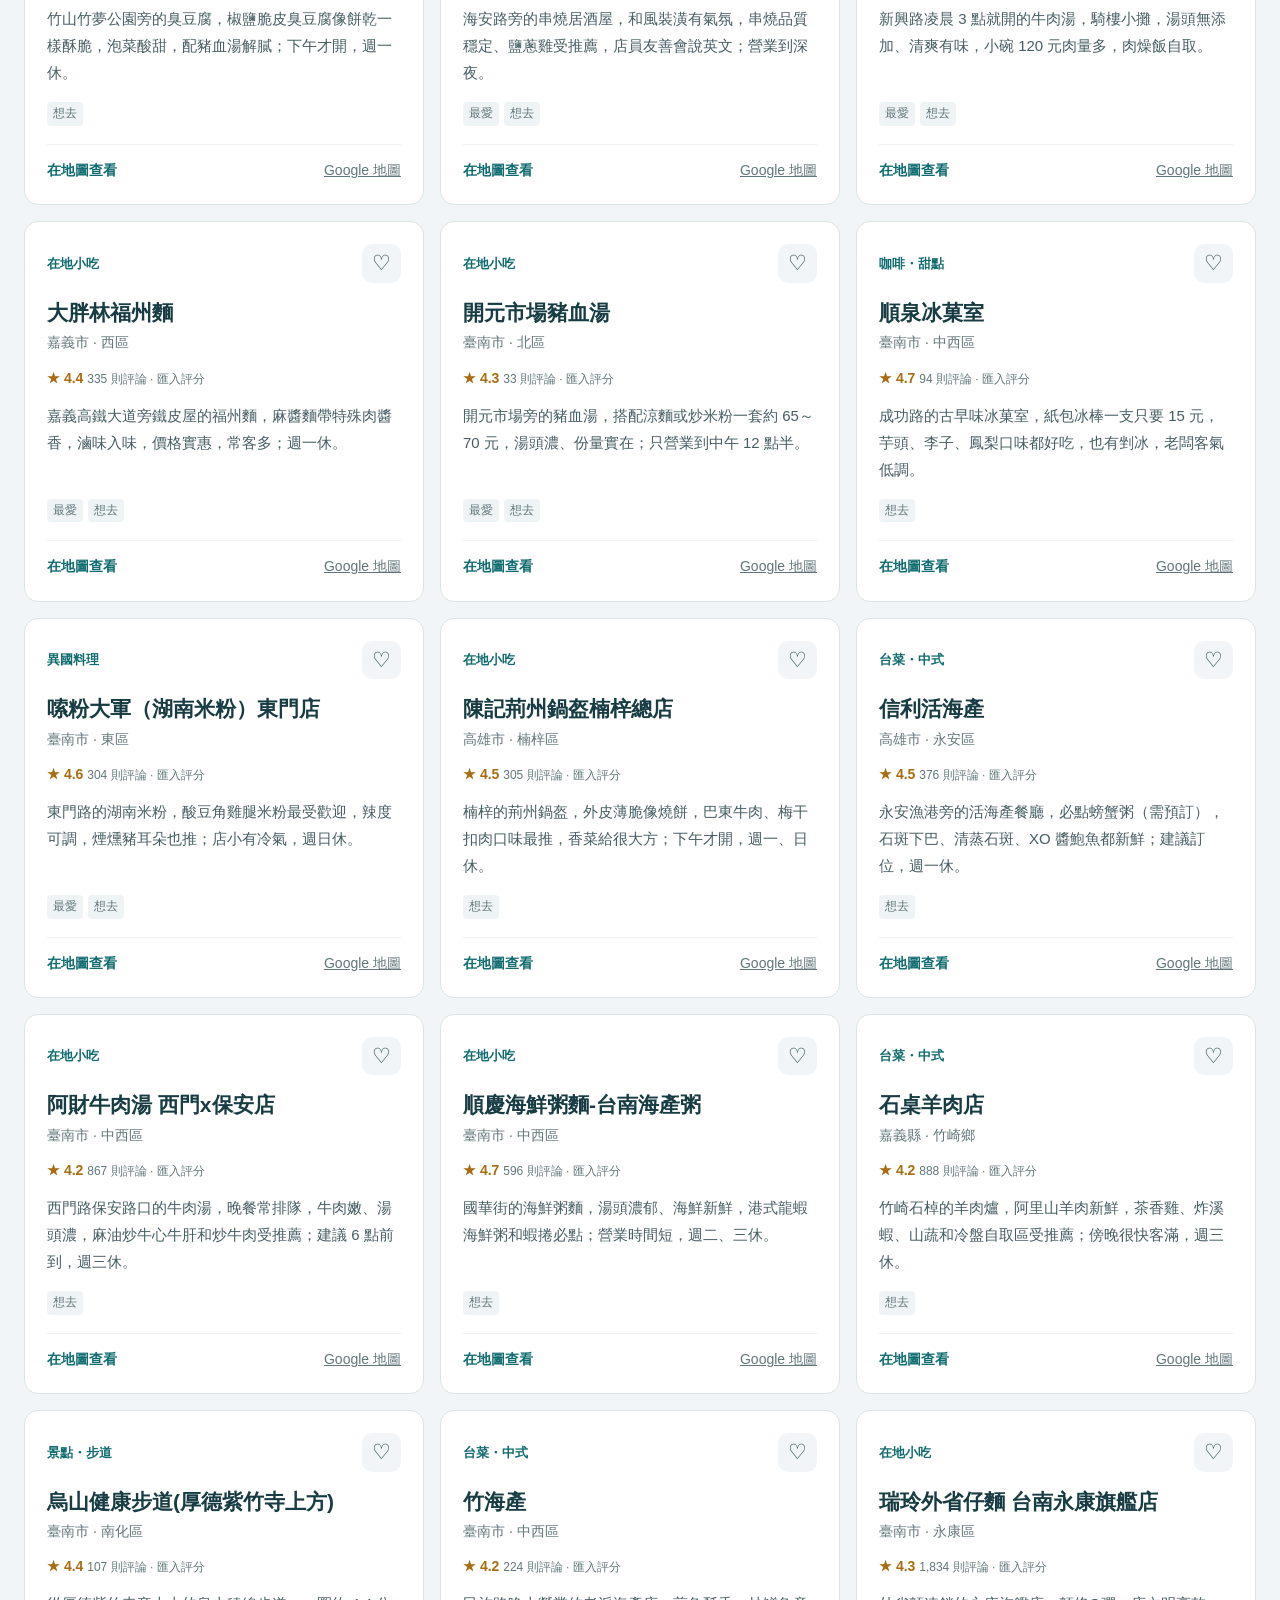
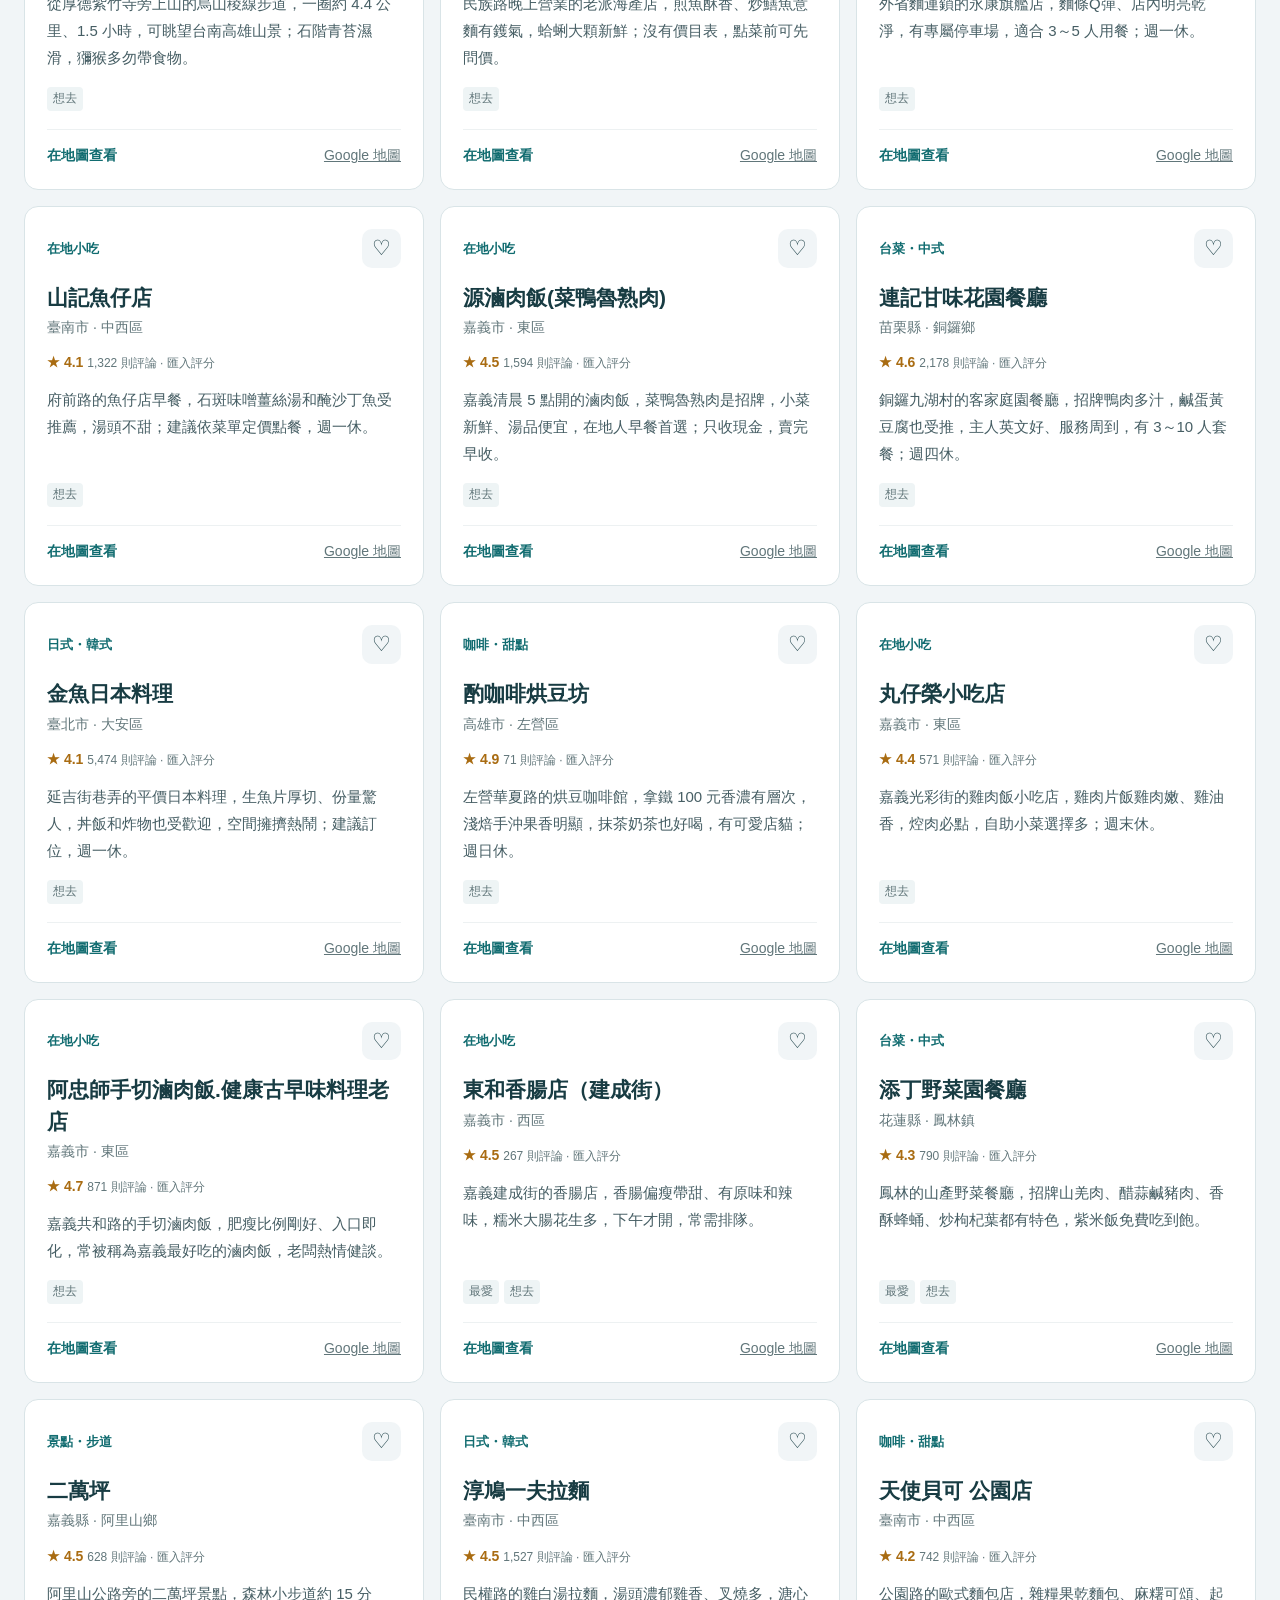
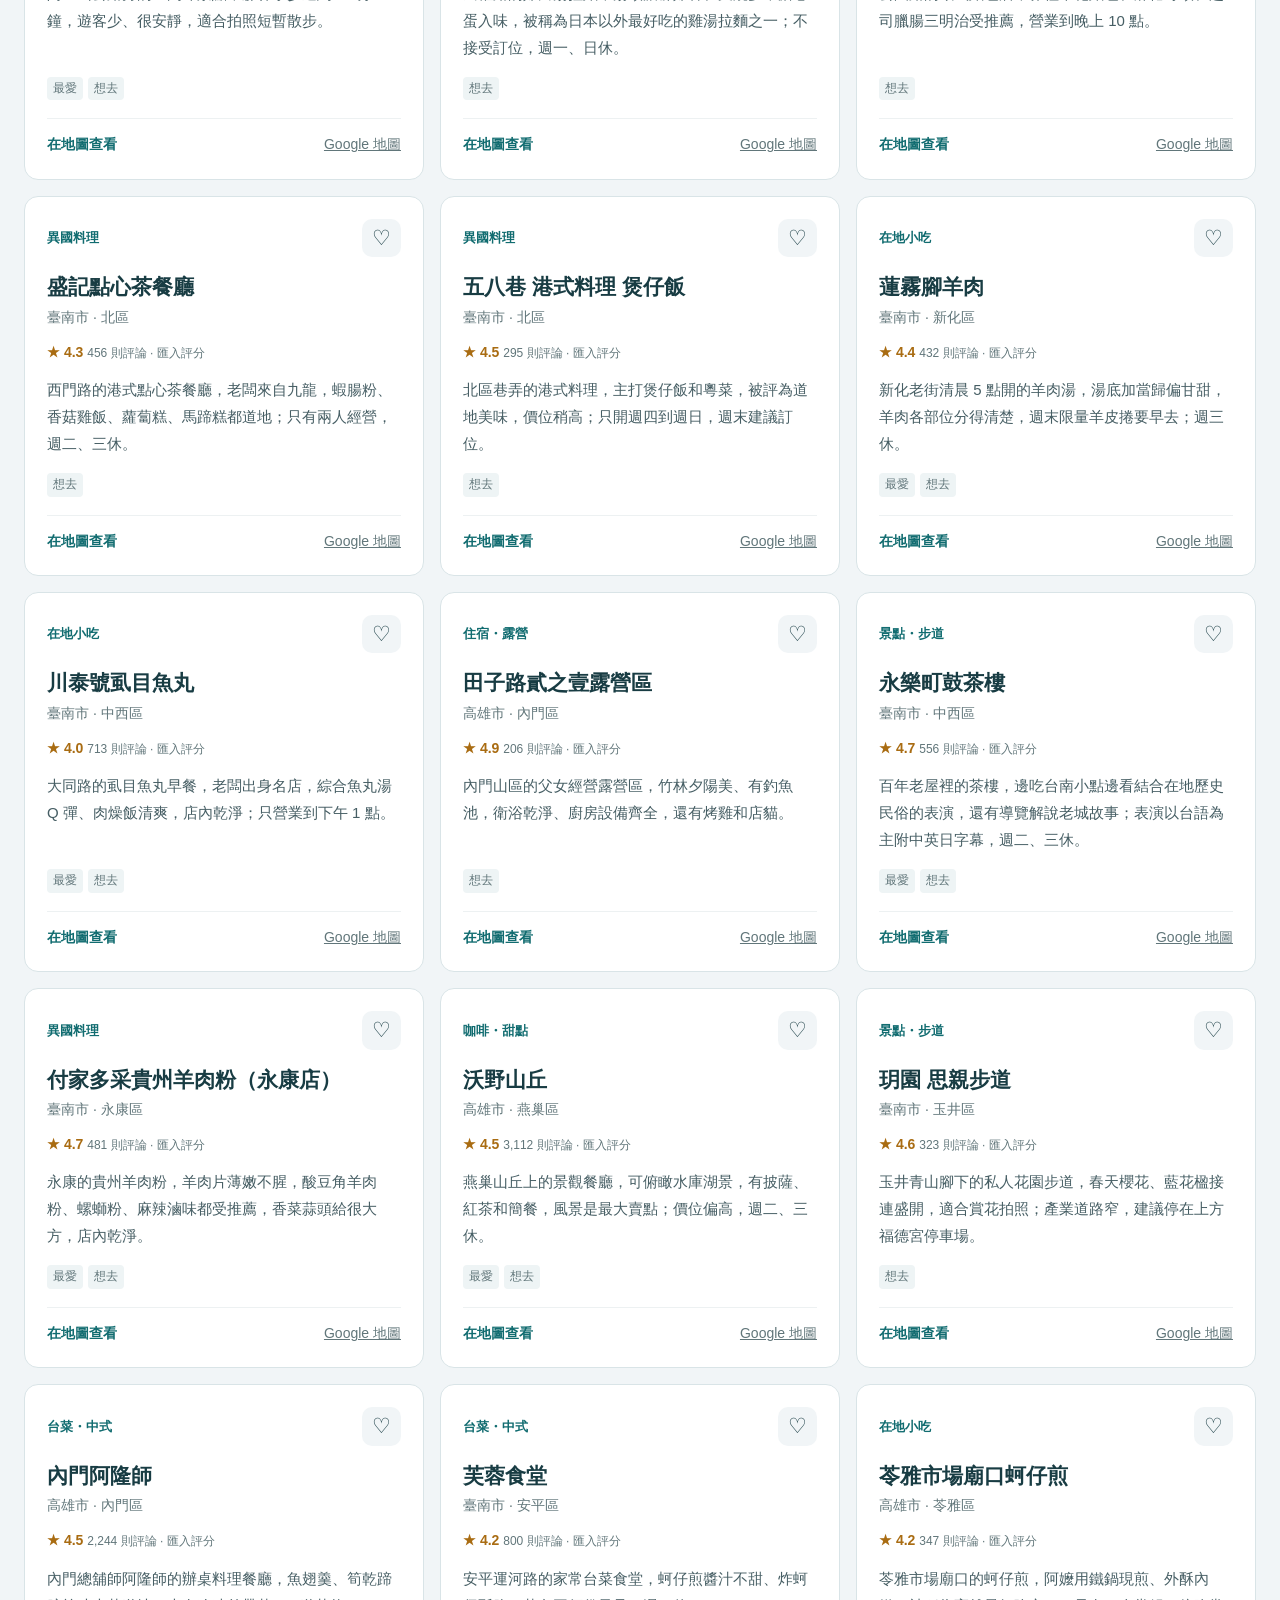
==== commit 4214c3eb: "Restrict public collections to food attractions and lodging" ====
--- a/index.html
+++ b/index.html
@@ -6,6 +6,6 @@
 <nav id="categories" aria-label="地點類型"></nav>
 <div class="resultbar"><p id="count" role="status">正在載入收藏…</p><div class="view-switch" aria-label="顯示方式"><button id="listView" aria-pressed="true">清單</button><button id="mapView" aria-pressed="false">地圖</button></div></div>
 <section class="workspace" id="workspace"><div id="results" class="results"></div><aside id="mapPanel" hidden><div class="map-heading"><div><p class="eyebrow">探索下一站</p><h2 id="mapTitle">選一個地點</h2></div></div><iframe id="map" title="所選地點 Google 地圖" loading="lazy" referrerpolicy="no-referrer-when-downgrade" allowfullscreen></iframe><p class="map-note">地圖依名稱與區域搜尋，請以地點原始 Google 地圖連結確認位置。</p><a id="mapLink" class="map-link" target="_blank" rel="noopener noreferrer">開啟原始 Google 地圖</a></aside></section>
-<footer><strong>關於這份口袋收藏</strong><p>資料來自使用者提供的「地圖收藏清冊」。原檔標示評分與評論數查詢日為 2026/10/01；本站未逐筆重新查核。特色、價格及營業資訊為匯入內容，出發前請查看店家最新公告。推薦為依目前篩選條件隨機挑選。</p><p>「我的想去」只儲存在此瀏覽器，不會同步到其他裝置。公開清冊已排除生活服務與僅存地址的項目。</p><a href="https://github.com/wonchenchang-AIhub/pocket-map" target="_blank" rel="noopener noreferrer">GitHub 原始碼</a></footer></main>
-<dialog id="detail"><button class="close" id="closeDetail" aria-label="關閉詳情">×</button><div id="detailBody"></div></dialog><script src="app.js" defer></script></body></html>
+<footer><strong>關於這份口袋收藏</strong><p>資料來自使用者提供的「地圖收藏清冊」。原檔標示評分與評論數查詢日為 2026/10/01；本站未逐筆重新查核。特色、價格及營業資訊為匯入內容，出發前請查看店家最新公告。推薦為依目前篩選條件隨機挑選。</p><p>「我的想去」只儲存在此瀏覽器，不會同步到其他裝置。公開清冊僅保留餐飲、景點與住宿類，其他個人收藏不列入。</p><a href="https://github.com/wonchenchang-AIhub/pocket-map" target="_blank" rel="noopener noreferrer">GitHub 原始碼</a></footer></main>
+<dialog id="detail"><button class="close" id="closeDetail" aria-label="關閉詳情">×</button><div id="detailBody"></div></dialog><script src="privacy-policy.js" defer></script><script src="app.js" defer></script></body></html>
 
